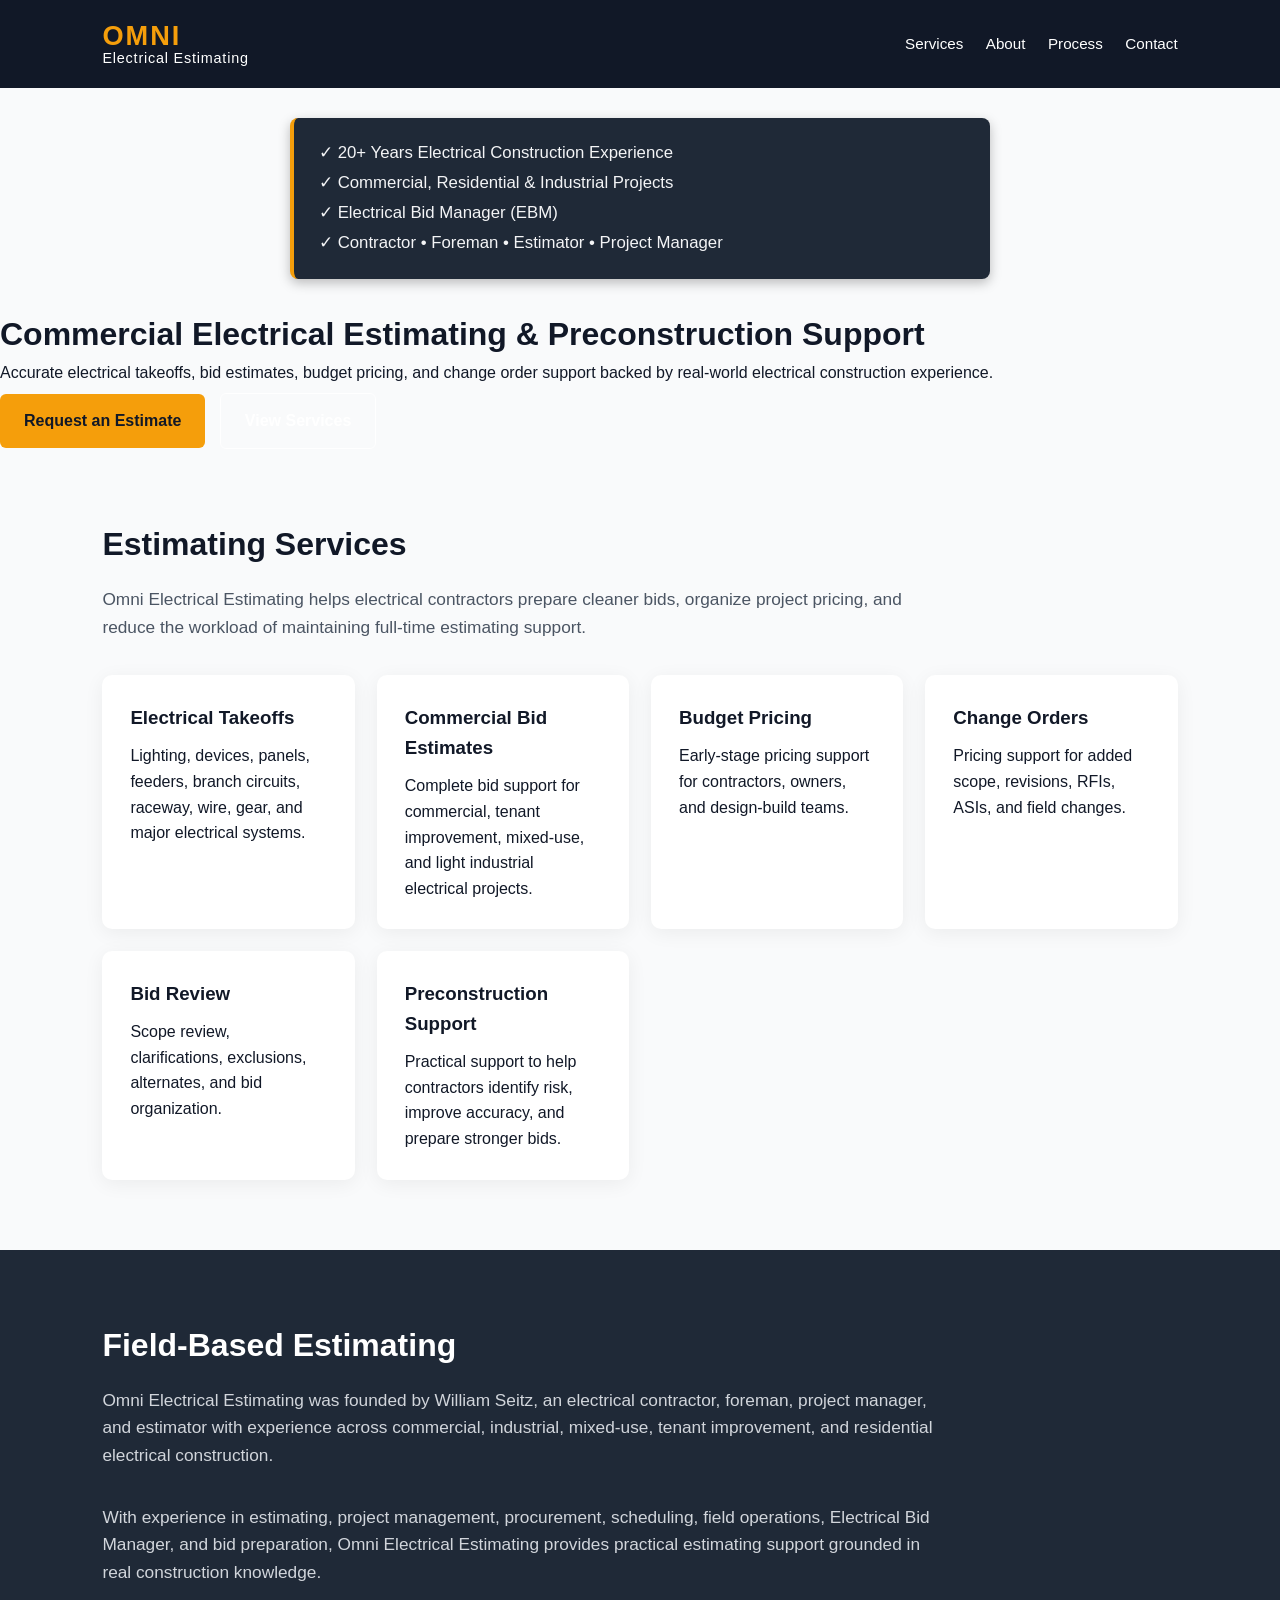
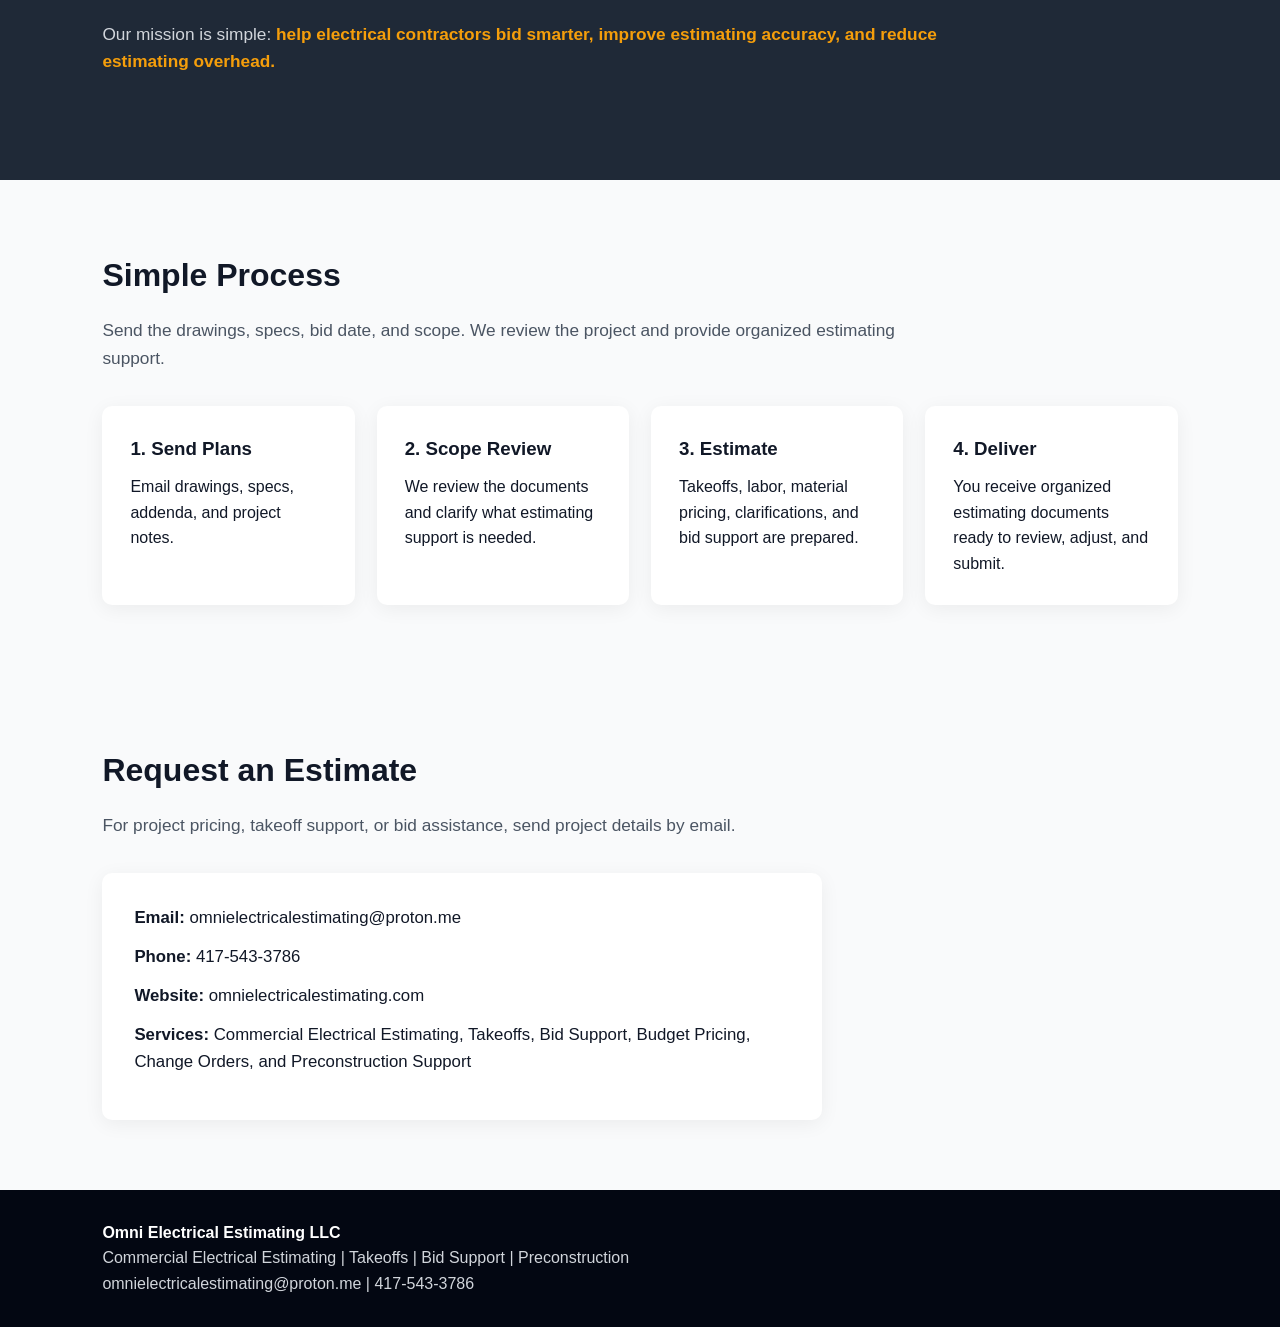
==== index.html @ 4dfcc257 "phrases" ====
<!DOCTYPE html>
<html lang="en">
<head>
  <meta charset="UTF-8" />
  <meta name="viewport" content="width=device-width, initial-scale=1.0" />
  <title>Omni Electrical Estimating LLC</title>
  <meta name="description" content="Electrical estimating, takeoffs, bid support, budget pricing, and preconstruction support." />

  <style>
    :root {
      --dark: #111827;
      --dark2: #1f2937;
      --light: #f9fafb;
      --white: #ffffff;
      --gray: #4b5563;
      --accent: #f59e0b;
    }

    * {
      box-sizing: border-box;
      margin: 0;
      padding: 0;
    }

    body {
      font-family: Arial, sans-serif;
      background: var(--light);
      color: var(--dark);
      line-height: 1.6;
    }

    header {
      background: var(--dark);
      color: var(--white);
      padding: 22px 8%;
      display: flex;
      justify-content: space-between;
      align-items: center;
      flex-wrap: wrap;
    }

    .logo {
  display: flex;
  flex-direction: column;
  line-height: 1.05;
}

.logo-main {
  font-size: 1.7rem;
  font-weight: 800;
  letter-spacing: 2px;
  color: var(--accent);
}

.logo-sub {
  font-size: .9rem;
  color: var(--white);
  letter-spacing: .8px;
}

    nav a {
      color: var(--white);
      text-decoration: none;
      margin-left: 18px;
      font-size: .95rem;
    }

    .hero {
      background: linear-gradient(135deg, #111827, #1f2937);
      color: var(--white);
      padding: 95px 8%;
    }

    .hero h1 {
      font-size: clamp(2.2rem, 5vw, 4rem);
      max-width: 900px;
      line-height: 1.1;
      margin-bottom: 20px;
    }

    .hero p {
      font-size: 1.2rem;
      max-width: 760px;
      color: #e5e7eb;
      margin-bottom: 28px;
    }

    .button {
      display: inline-block;
      background: var(--accent);
      color: var(--dark);
      padding: 14px 24px;
      border-radius: 6px;
      text-decoration: none;
      font-weight: bold;
      margin-right: 10px;
      margin-top: 8px;
    }

    .button.secondary {
      background: transparent;
      color: var(--white);
      border: 1px solid var(--white);
    }

    section {
      padding: 70px 8%;
    }

    .section-title {
      font-size: 2rem;
      margin-bottom: 16px;
    }

    .intro {
      max-width: 850px;
      font-size: 1.08rem;
      color: var(--gray);
      margin-bottom: 34px;
    }

    .cards {
      display: grid;
      grid-template-columns: repeat(auto-fit, minmax(240px, 1fr));
      gap: 22px;
    }

    .card {
      background: var(--white);
      padding: 28px;
      border-radius: 10px;
      box-shadow: 0 4px 20px rgba(0,0,0,.06);
    }

    .card h3 {
      margin-bottom: 10px;
    }

    .dark-section {
      background: var(--dark2);
      color: var(--white);
    }

    .dark-section .intro,
    .dark-section p {
      color: #d1d5db;
    }

    .highlight {
      color: var(--accent);
      font-weight: bold;
    }

    .contact-box {
      background: var(--white);
      padding: 32px;
      border-radius: 10px;
      max-width: 720px;
      box-shadow: 0 4px 20px rgba(0,0,0,.06);
    }

    .contact-box p {
      margin-bottom: 12px;
      font-size: 1.05rem;
    }

    footer {
      background: #030712;
      color: #d1d5db;
      padding: 30px 8%;
    }

    footer strong {
      color: var(--white);
    }

    @media (max-width: 700px) {
      nav {
        margin-top: 12px;
      }

      nav a {
        display: inline-block;
        margin: 8px 12px 0 0;
      }
    }
  </style>
</head>

<body>
  <header>
    <div class="logo">
  <span class="logo-main">OMNI</span>
  <span class="logo-sub">Electrical Estimating</span>
</div>
    <nav>
      <a href="#services">Services</a>
      <a href="#about">About</a>
      <a href="#process">Process</a>
      <a href="#contact">Contact</a>
    </nav>
  </header>

  <div style="
margin:30px auto;
max-width:700px;
background:#1f2937;
padding:20px 25px;
border-left:4px solid #f59e0b;
border-radius:8px;
color:#f3f4f6;
font-size:1.05rem;
line-height:1.8;
box-shadow:0 4px 12px rgba(0,0,0,.25);
">
✓ 20+ Years Electrical Construction Experience<br>
✓ Commercial, Residential & Industrial Projects<br>
✓ Electrical Bid Manager (EBM)<br>
✓ Contractor • Foreman • Estimator • Project Manager
</div>
    <h1>Commercial Electrical Estimating & Preconstruction Support</h1>
    <p>
      Accurate electrical takeoffs, bid estimates, budget pricing, and change order support backed by real-world electrical construction experience.
    </p>
    <a class="button" href="#contact">Request an Estimate</a>
    <a class="button secondary" href="#services">View Services</a>
  </section>

  <section id="services">
    <h2 class="section-title">Estimating Services</h2>
    <p class="intro">
      Omni Electrical Estimating helps electrical contractors prepare cleaner bids, organize project pricing, and reduce the workload of maintaining full-time estimating support.
    </p>

    <div class="cards">
      <div class="card">
        <h3>Electrical Takeoffs</h3>
        <p>Lighting, devices, panels, feeders, branch circuits, raceway, wire, gear, and major electrical systems.</p>
      </div>

      <div class="card">
        <h3>Commercial Bid Estimates</h3>
        <p>Complete bid support for commercial, tenant improvement, mixed-use, and light industrial electrical projects.</p>
      </div>

      <div class="card">
        <h3>Budget Pricing</h3>
        <p>Early-stage pricing support for contractors, owners, and design-build teams.</p>
      </div>

      <div class="card">
        <h3>Change Orders</h3>
        <p>Pricing support for added scope, revisions, RFIs, ASIs, and field changes.</p>
      </div>

      <div class="card">
        <h3>Bid Review</h3>
        <p>Scope review, clarifications, exclusions, alternates, and bid organization.</p>
      </div>

      <div class="card">
        <h3>Preconstruction Support</h3>
        <p>Practical support to help contractors identify risk, improve accuracy, and prepare stronger bids.</p>
      </div>
    </div>
  </section>

  <section class="dark-section" id="about">
    <h2 class="section-title">Field-Based Estimating</h2>
    <p class="intro">
      Omni Electrical Estimating was founded by William Seitz, an electrical contractor, foreman, project manager, and estimator with experience across commercial, industrial, mixed-use, tenant improvement, and residential electrical construction.
    </p>
    <p class="intro">
      With experience in estimating, project management, procurement, scheduling, field operations, Electrical Bid Manager, and bid preparation, Omni Electrical Estimating provides practical estimating support grounded in real construction knowledge.
    </p>
    <p class="intro">
      Our mission is simple: <span class="highlight">help electrical contractors bid smarter, improve estimating accuracy, and reduce estimating overhead.</span>
    </p>
  </section>

  <section id="process">
    <h2 class="section-title">Simple Process</h2>
    <p class="intro">
      Send the drawings, specs, bid date, and scope. We review the project and provide organized estimating support.
    </p>

    <div class="cards">
      <div class="card">
        <h3>1. Send Plans</h3>
        <p>Email drawings, specs, addenda, and project notes.</p>
      </div>

      <div class="card">
        <h3>2. Scope Review</h3>
        <p>We review the documents and clarify what estimating support is needed.</p>
      </div>

      <div class="card">
        <h3>3. Estimate</h3>
        <p>Takeoffs, labor, material pricing, clarifications, and bid support are prepared.</p>
      </div>

      <div class="card">
        <h3>4. Deliver</h3>
        <p>You receive organized estimating documents ready to review, adjust, and submit.</p>
      </div>
    </div>
  </section>

  <section id="contact">
    <h2 class="section-title">Request an Estimate</h2>
    <p class="intro">
      For project pricing, takeoff support, or bid assistance, send project details by email.
    </p>

    <div class="contact-box">
      <p><strong>Email:</strong> omnielectricalestimating@proton.me</p>
      <p><strong>Phone:</strong> 417-543-3786</p>
      <p><strong>Website:</strong> omnielectricalestimating.com</p>
      <p><strong>Services:</strong> Commercial Electrical Estimating, Takeoffs, Bid Support, Budget Pricing, Change Orders, and Preconstruction Support</p>
    </div>
  </section>

  <footer>
    <p><strong>Omni Electrical Estimating LLC</strong></p>
    <p>Commercial Electrical Estimating | Takeoffs | Bid Support | Preconstruction</p>
    <p>omnielectricalestimating@proton.me | 417-543-3786</p>
  </footer>
</body>
</html>
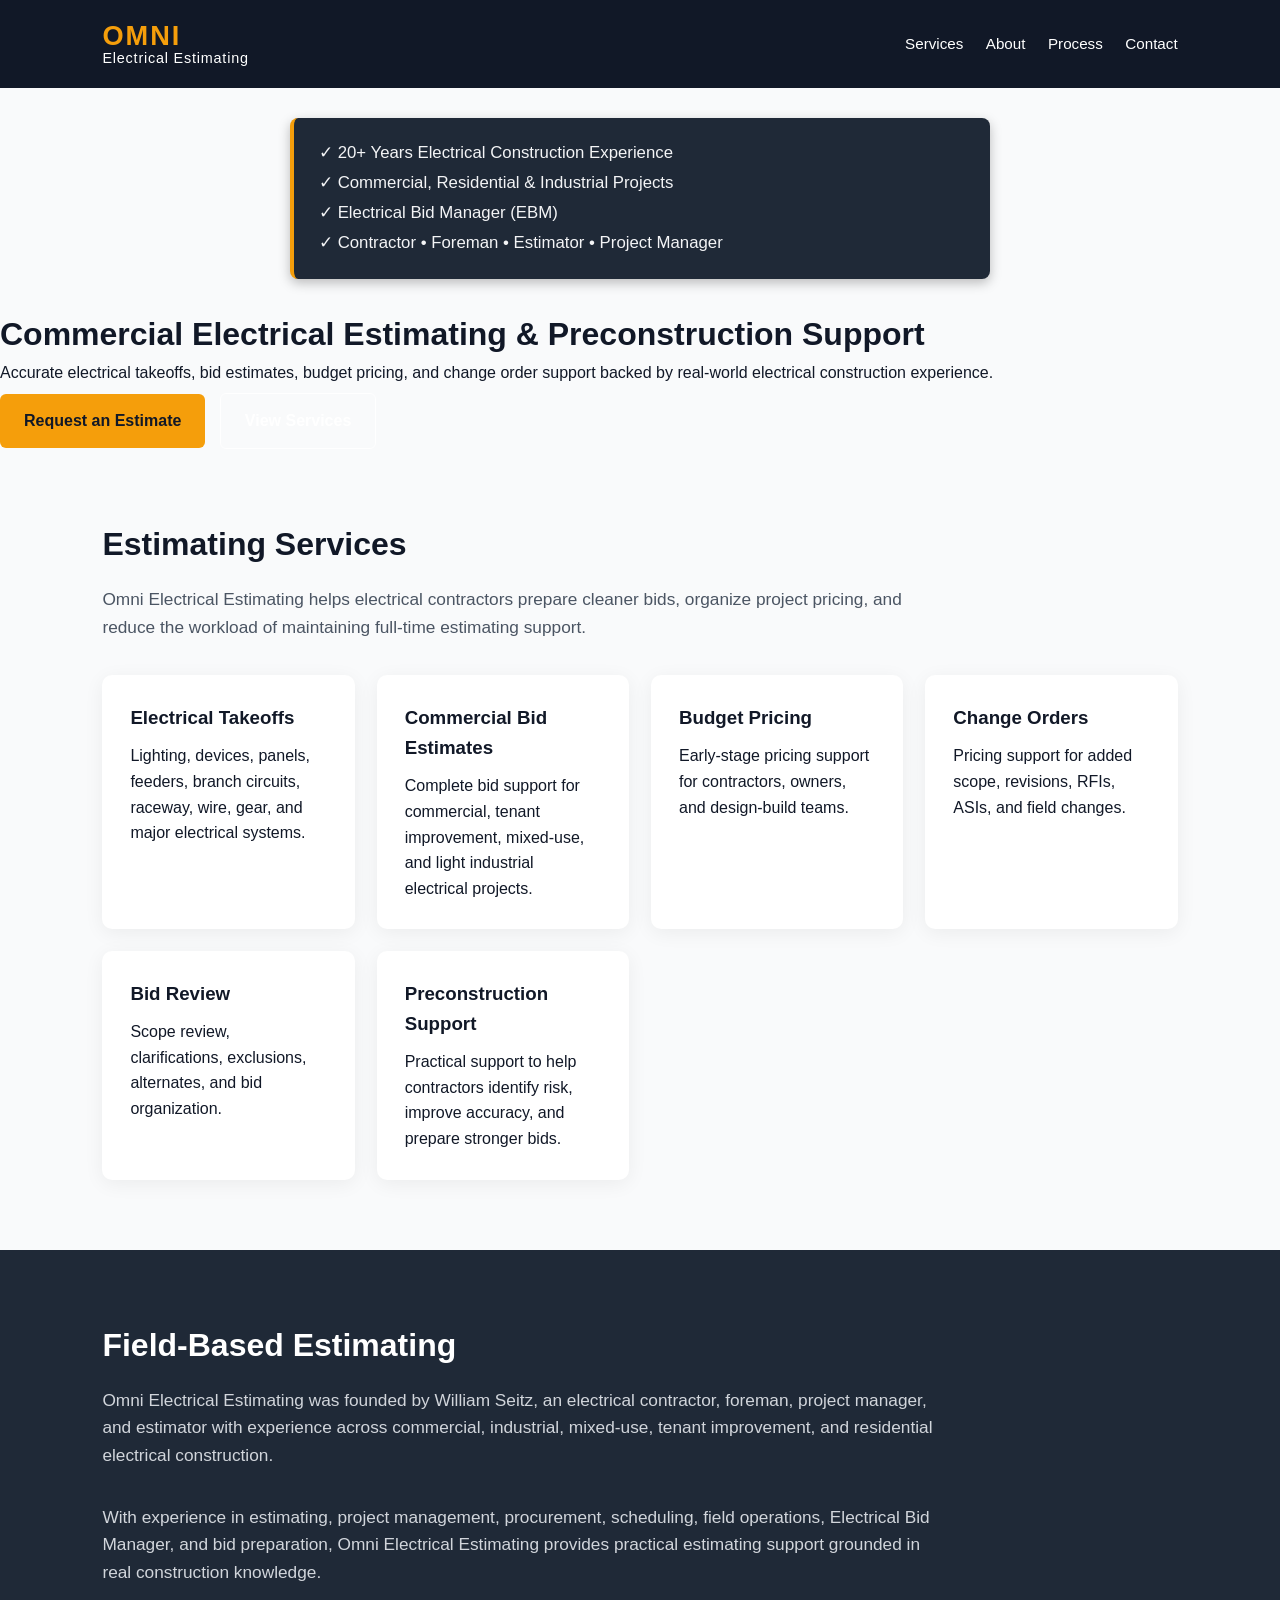
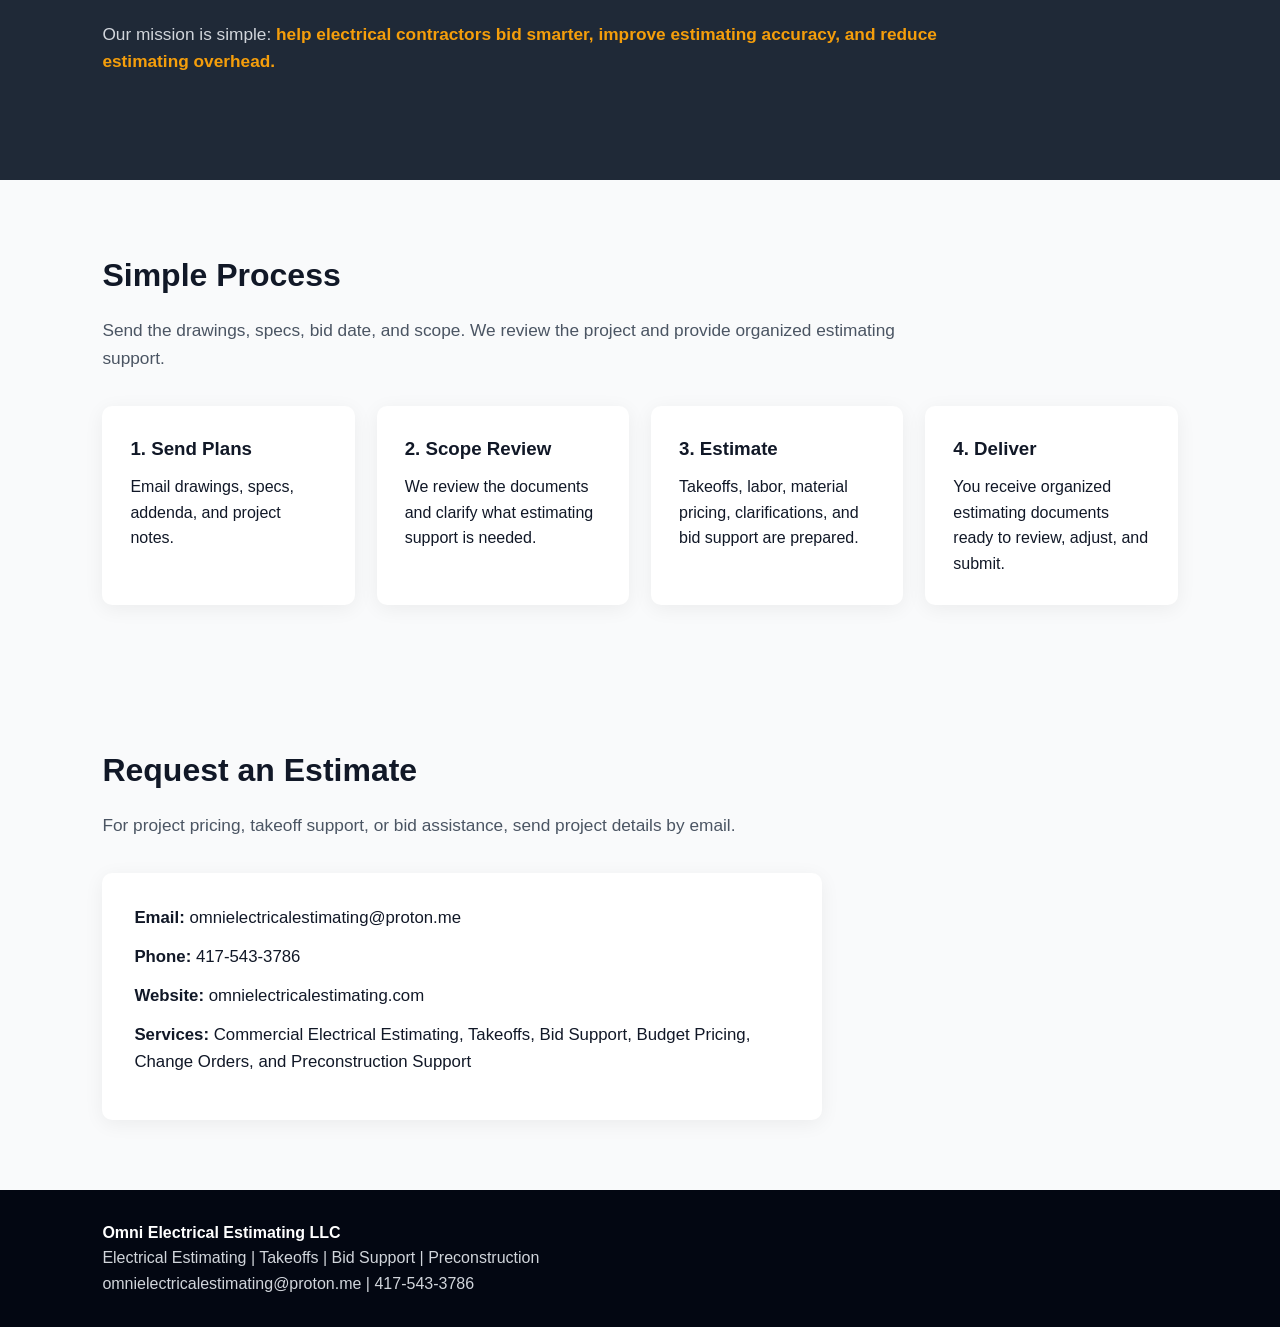
==== commit a65e73f1: "Update index.html" ====
--- a/index.html
+++ b/index.html
@@ -222,8 +222,13 @@
     <p>
       Accurate electrical takeoffs, bid estimates, budget pricing, and change order support backed by real-world electrical construction experience.
     </p>
-    <a class="button" href="#contact">Request an Estimate</a>
-    <a class="button secondary" href="#services">View Services</a>
+    <a class="button" href="mailto:omnielectricalestimating@proton.me">
+Request an Estimate
+</a>
+
+<a class="button secondary" href="#services">
+View Services
+</a>
   </section>
 
   <section id="services">
@@ -323,7 +328,7 @@
 
   <footer>
     <p><strong>Omni Electrical Estimating LLC</strong></p>
-    <p>Commercial Electrical Estimating | Takeoffs | Bid Support | Preconstruction</p>
+    <p>Electrical Estimating | Takeoffs | Bid Support | Preconstruction</p>
     <p>omnielectricalestimating@proton.me | 417-543-3786</p>
   </footer>
 </body>
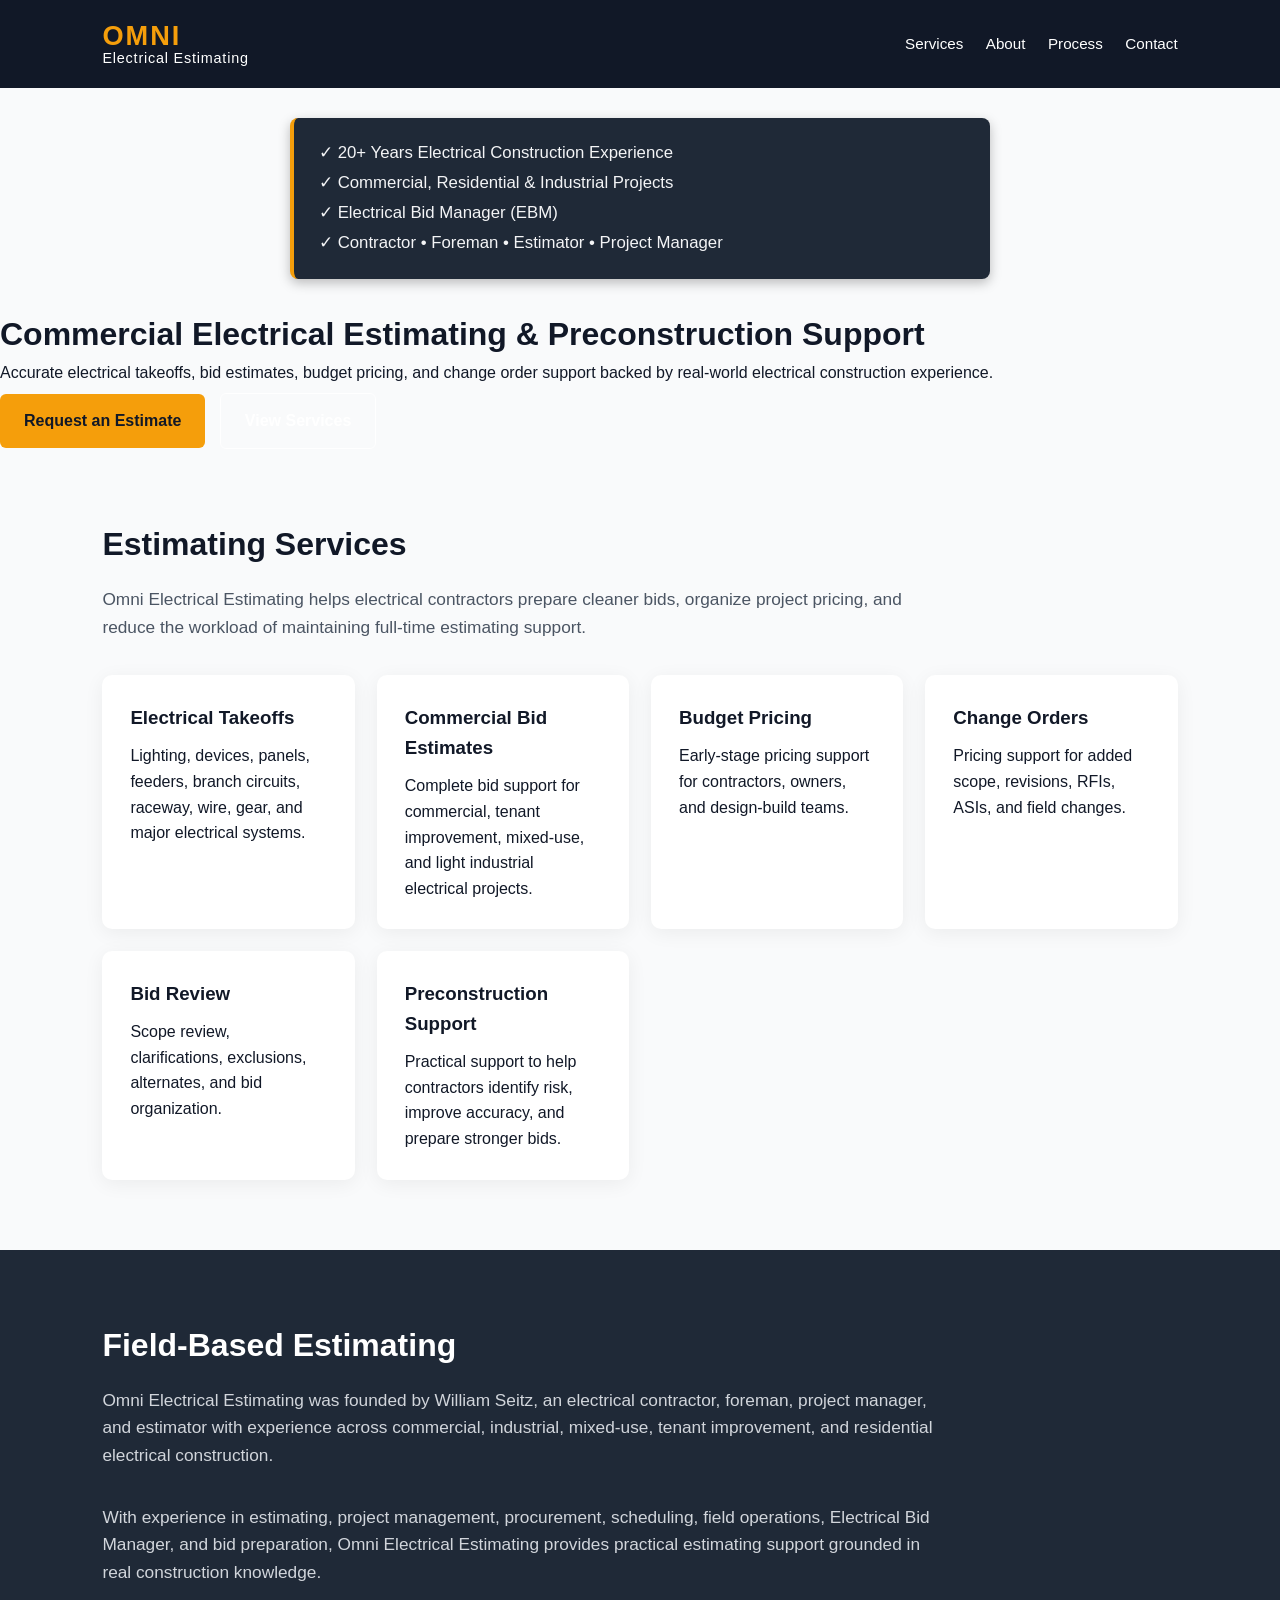
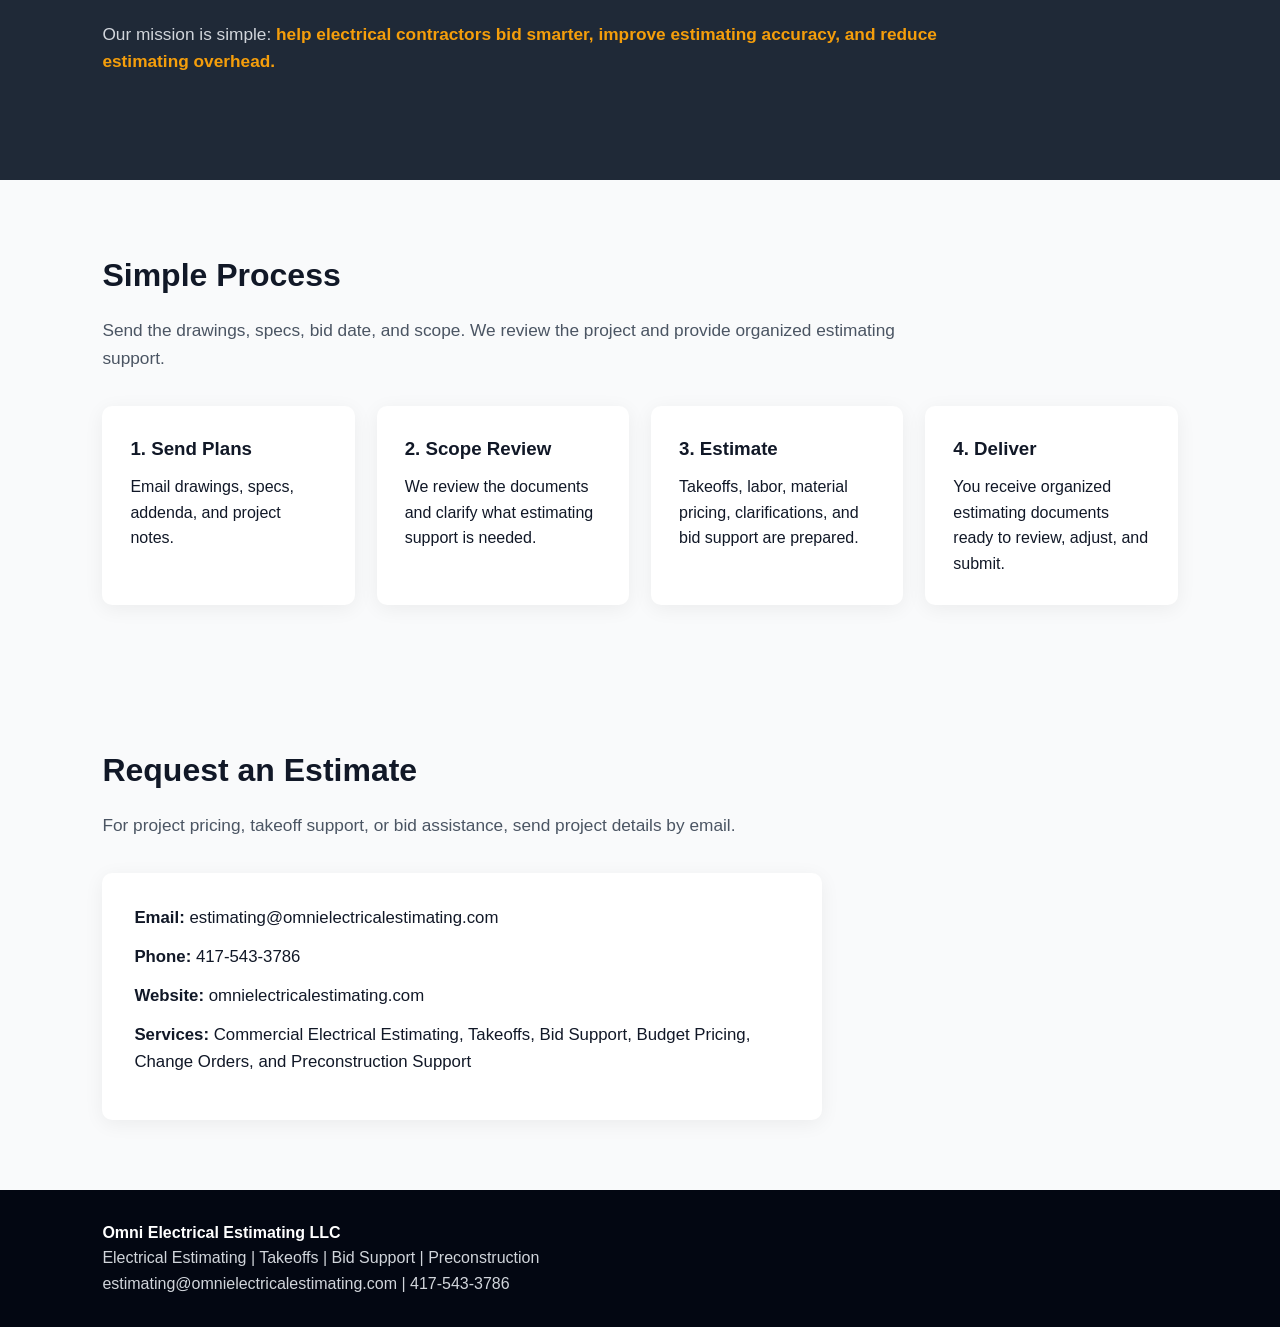
==== commit 9aff7f60: "Update email" ====
--- a/index.html
+++ b/index.html
@@ -222,7 +222,7 @@
     <p>
       Accurate electrical takeoffs, bid estimates, budget pricing, and change order support backed by real-world electrical construction experience.
     </p>
-    <a class="button" href="mailto:omnielectricalestimating@proton.me">
+    <a class="button" href="mailto:estimating@omnielectricalestimating.com">
 Request an Estimate
 </a>
 
@@ -319,7 +319,7 @@
     </p>
 
     <div class="contact-box">
-      <p><strong>Email:</strong> omnielectricalestimating@proton.me</p>
+      <p><strong>Email:</strong> estimating@omnielectricalestimating.com</p>
       <p><strong>Phone:</strong> 417-543-3786</p>
       <p><strong>Website:</strong> omnielectricalestimating.com</p>
       <p><strong>Services:</strong> Commercial Electrical Estimating, Takeoffs, Bid Support, Budget Pricing, Change Orders, and Preconstruction Support</p>
@@ -329,7 +329,7 @@
   <footer>
     <p><strong>Omni Electrical Estimating LLC</strong></p>
     <p>Electrical Estimating | Takeoffs | Bid Support | Preconstruction</p>
-    <p>omnielectricalestimating@proton.me | 417-543-3786</p>
+    <p>estimating@omnielectricalestimating.com | 417-543-3786</p>
   </footer>
 </body>
 </html>
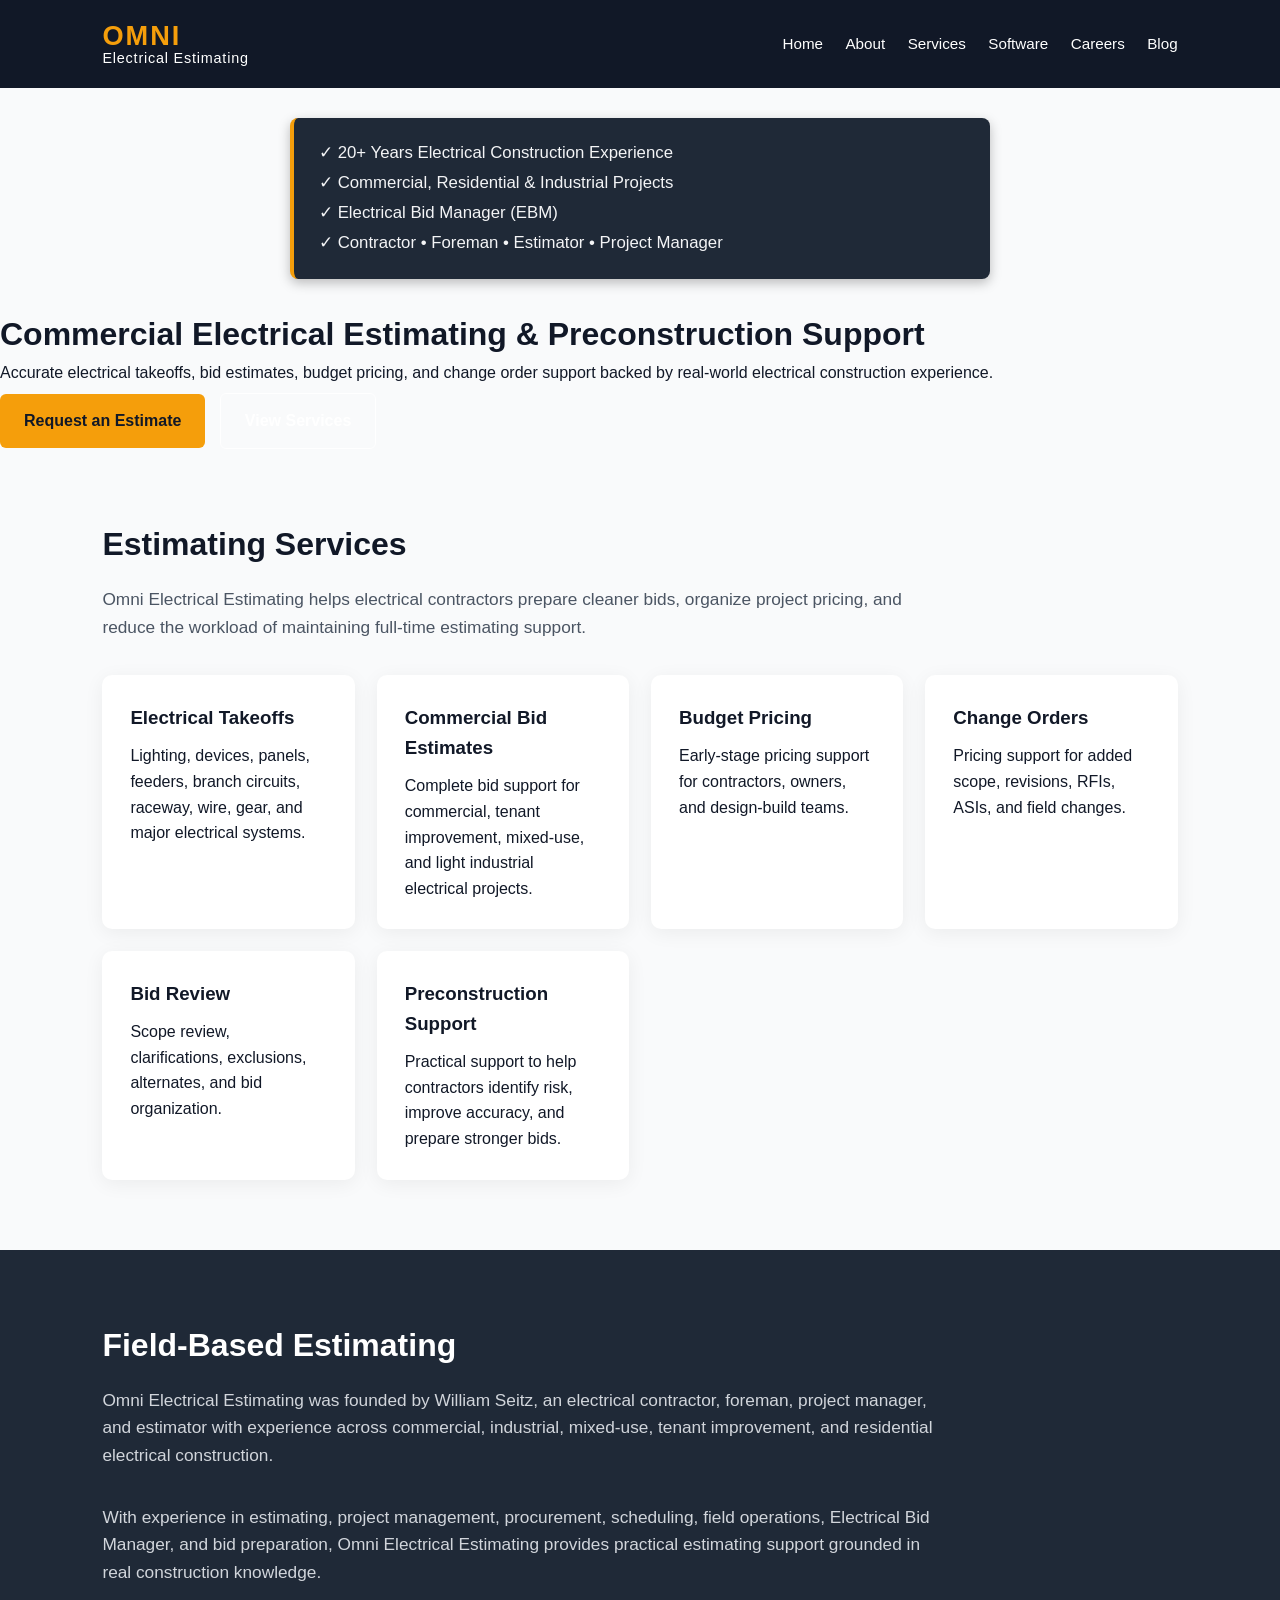
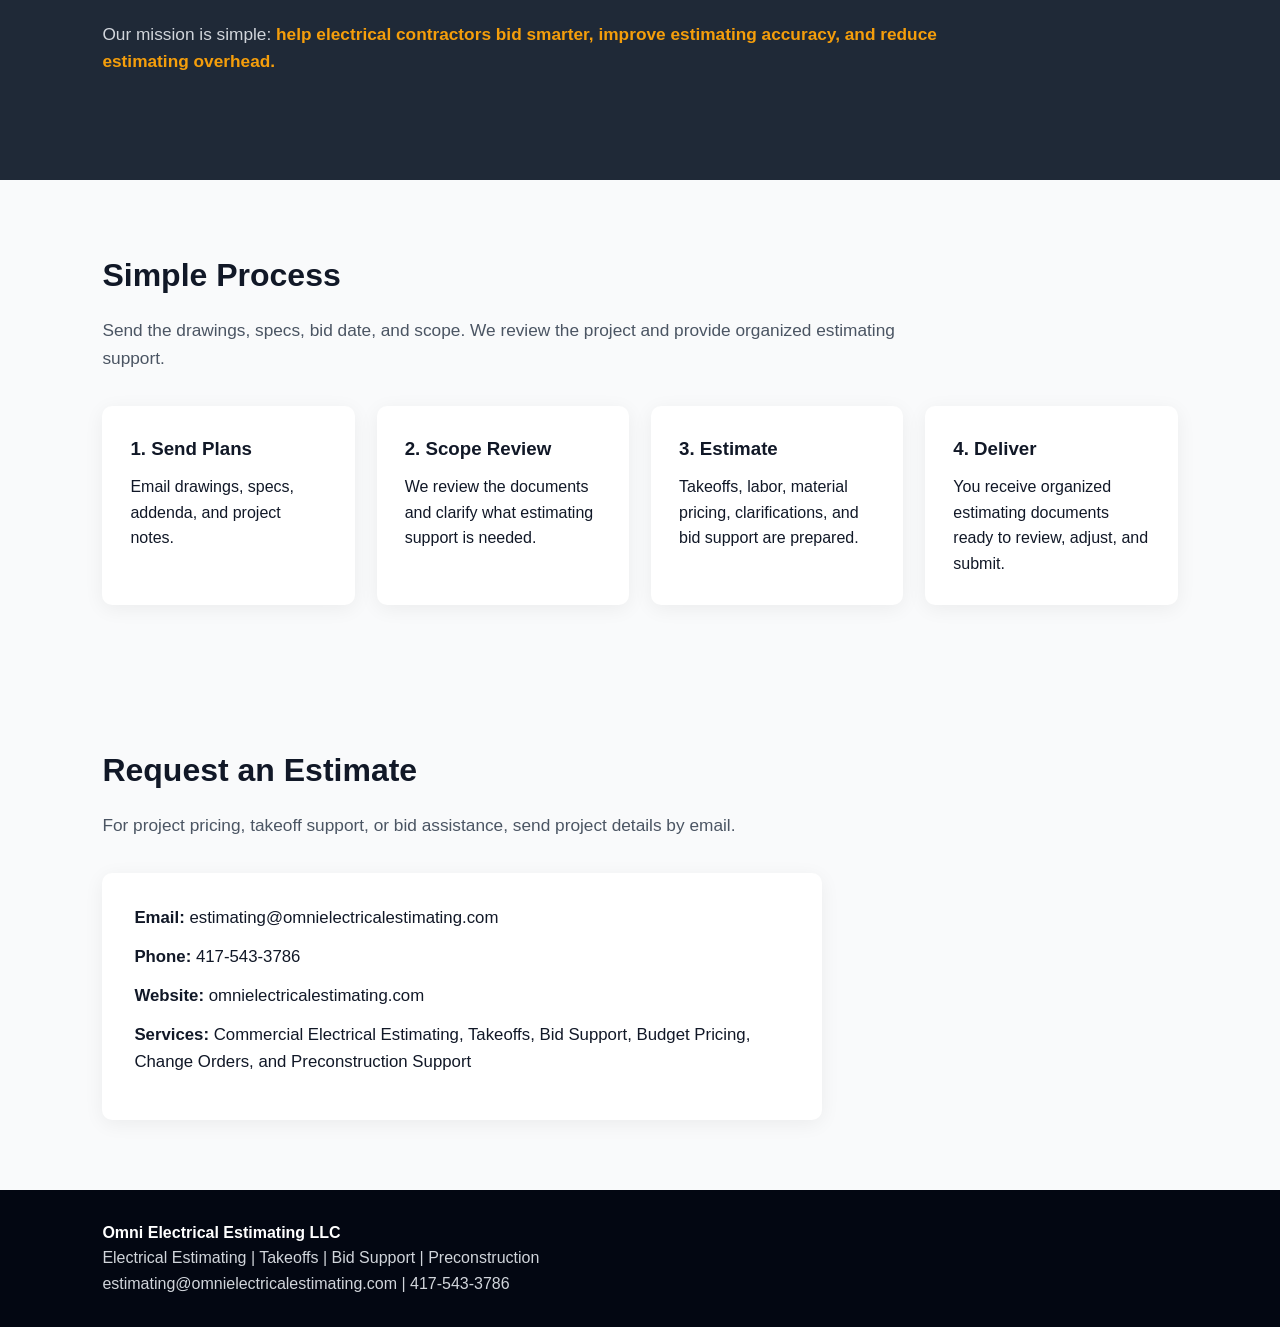
==== commit 54dea41d: "Update index.html" ====
--- a/index.html
+++ b/index.html
@@ -194,11 +194,13 @@
   <span class="logo-sub">Electrical Estimating</span>
 </div>
     <nav>
-      <a href="#services">Services</a>
-      <a href="#about">About</a>
-      <a href="#process">Process</a>
-      <a href="#contact">Contact</a>
-    </nav>
+  <a href="index.html">Home</a>
+  <a href="about.html">About</a>
+  <a href="services.html">Services</a>
+  <a href="software.html">Software</a>
+  <a href="careers.html">Careers</a>
+  <a href="blog.html">Blog</a>
+</nav>
   </header>
 
   <div style="
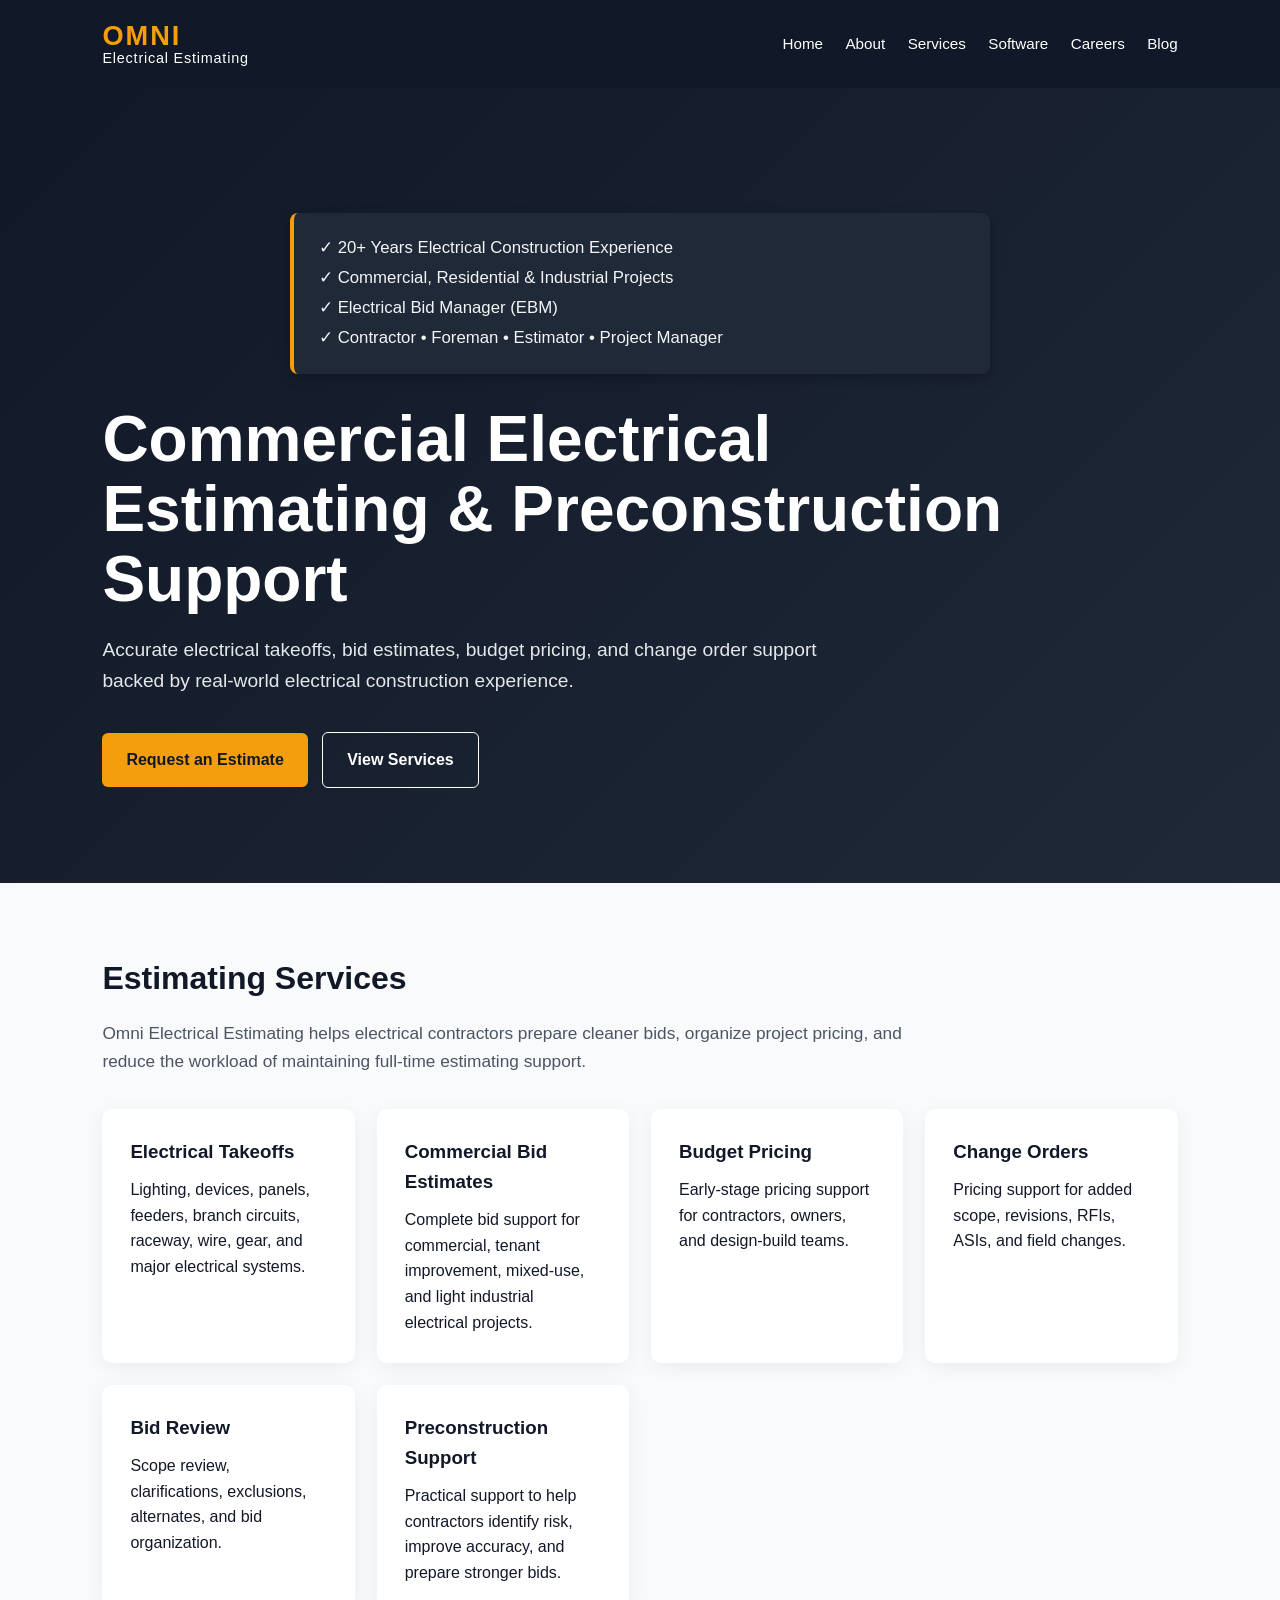
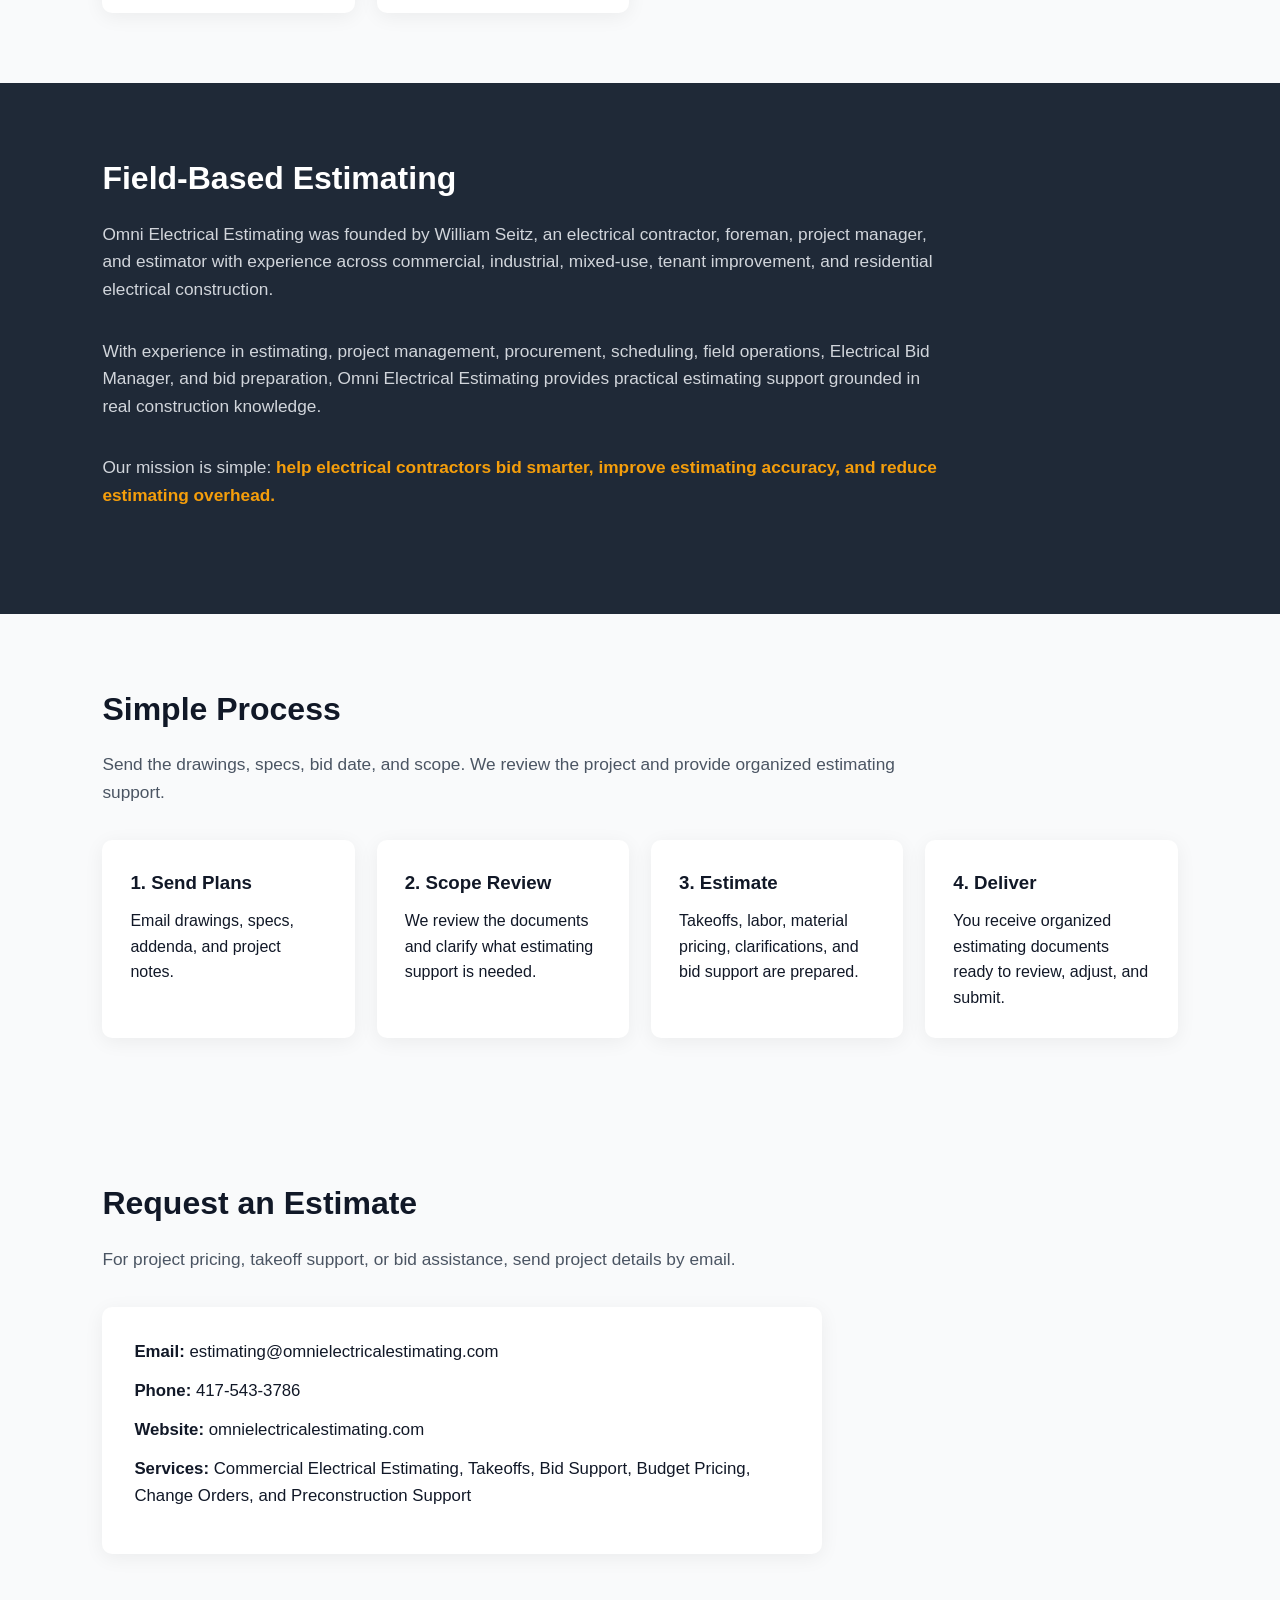
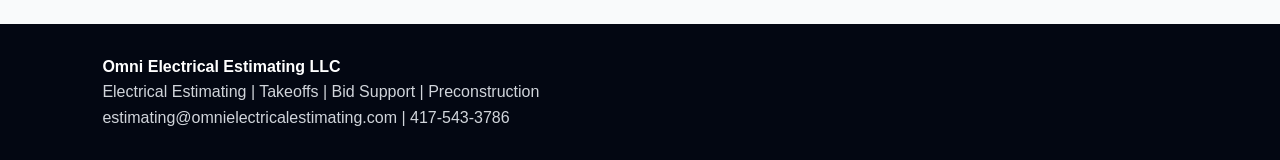
==== commit 79d7e687: "Add navigation, styling, and company pages" ====
--- a/index.html
+++ b/index.html
@@ -203,6 +203,7 @@
 </nav>
   </header>
 
+  <section class="hero">
   <div style="
 margin:30px auto;
 max-width:700px;
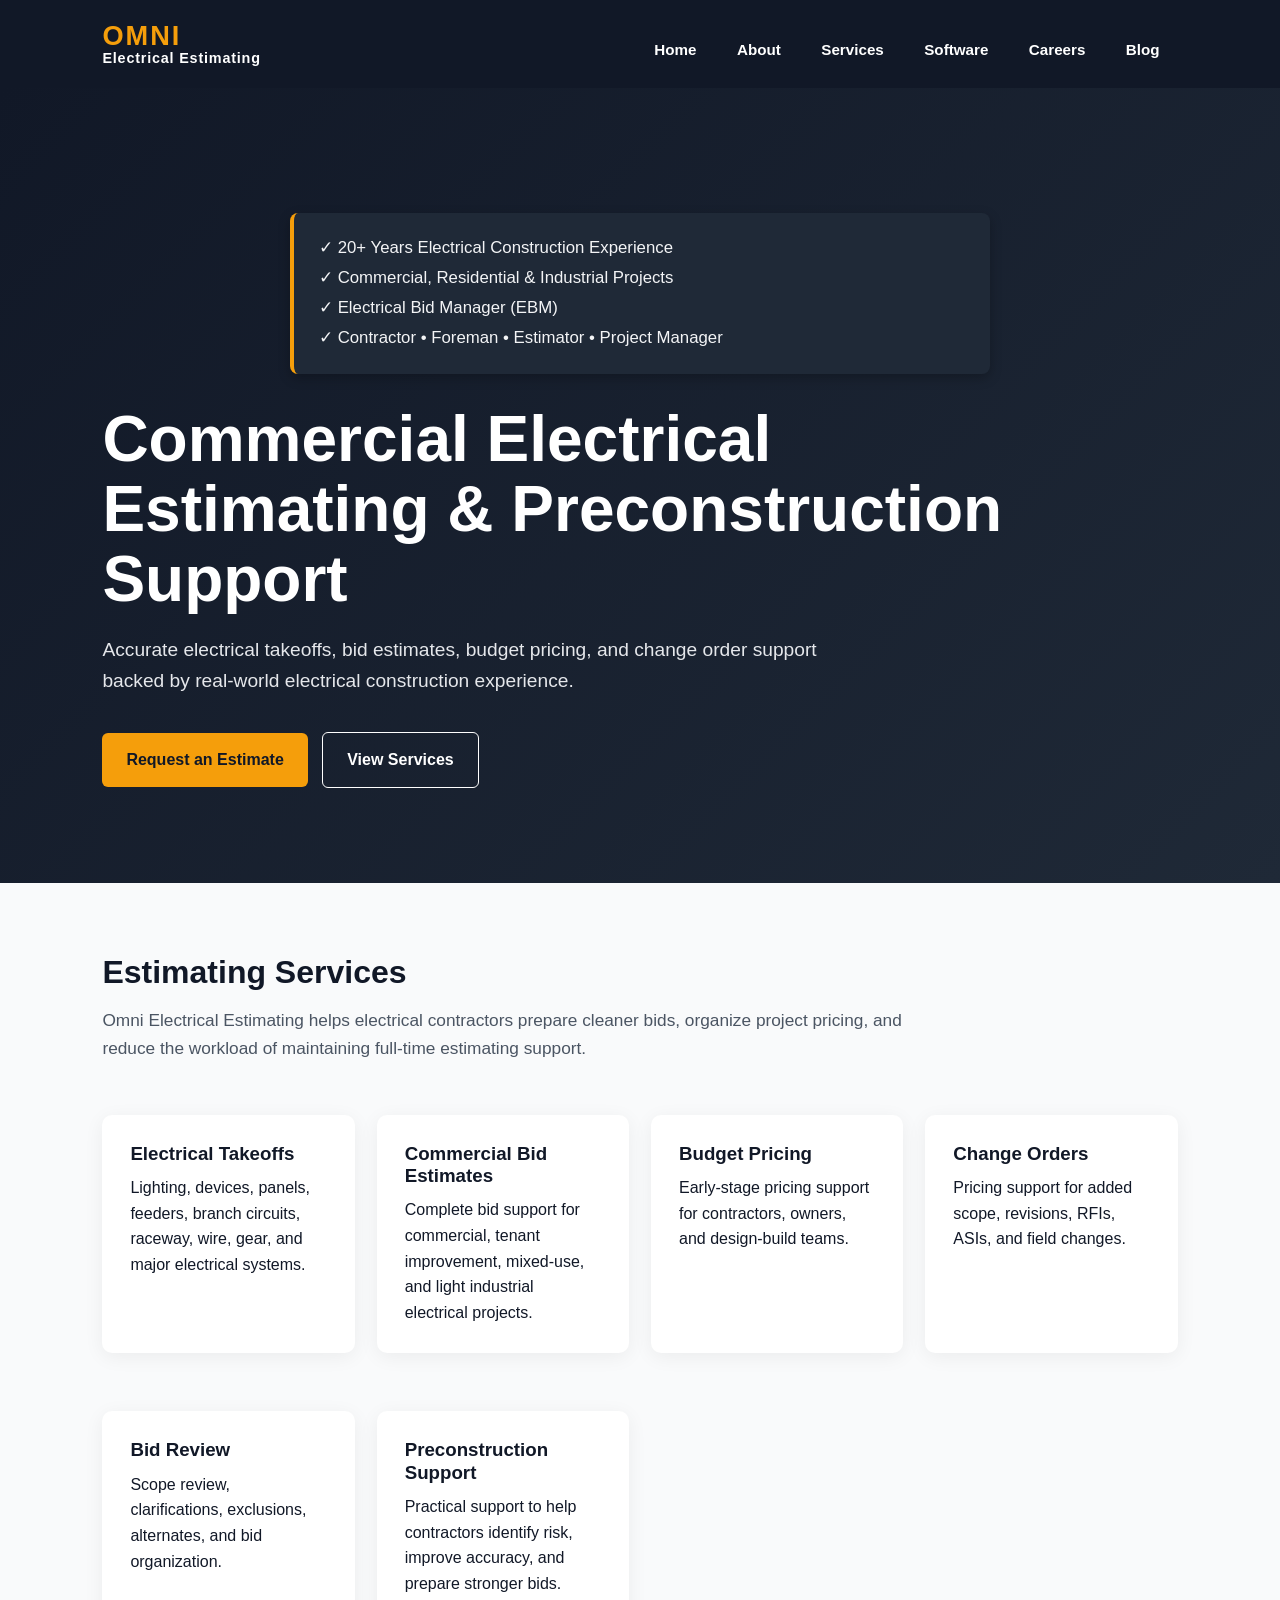
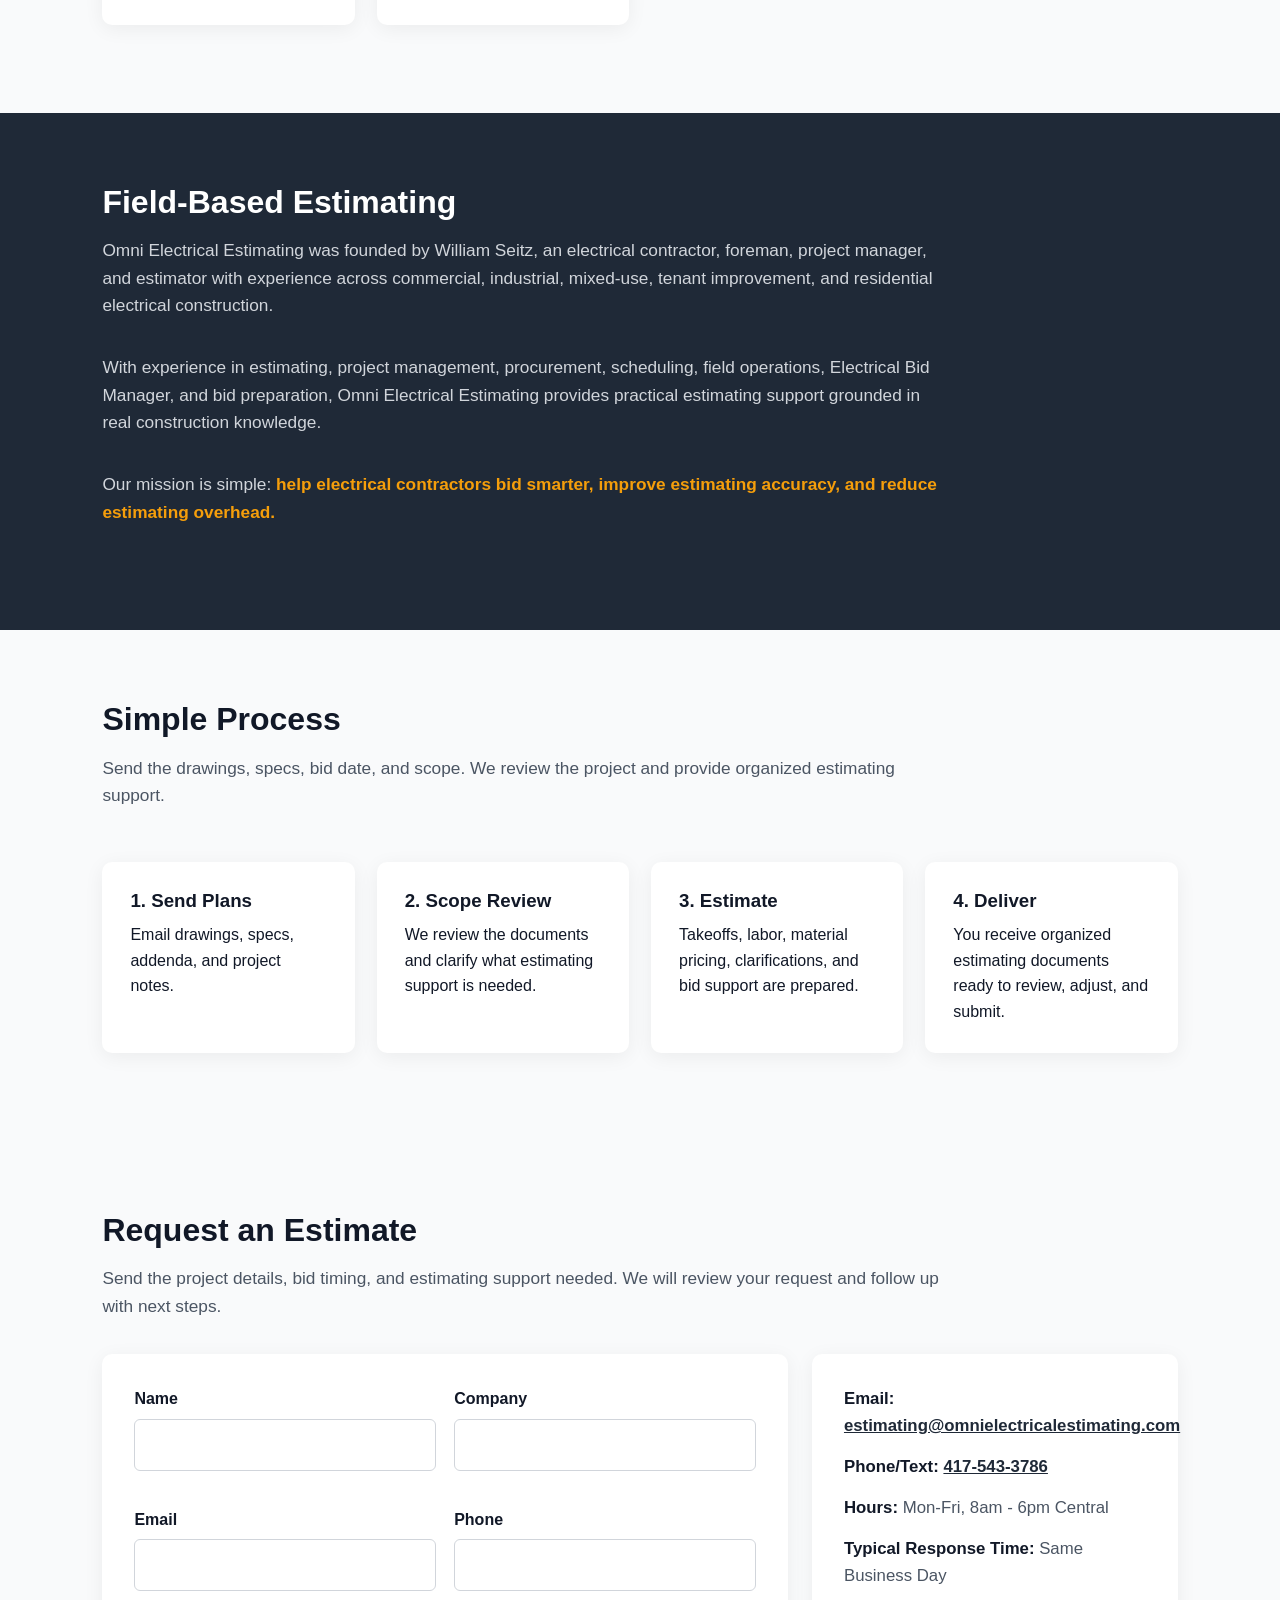
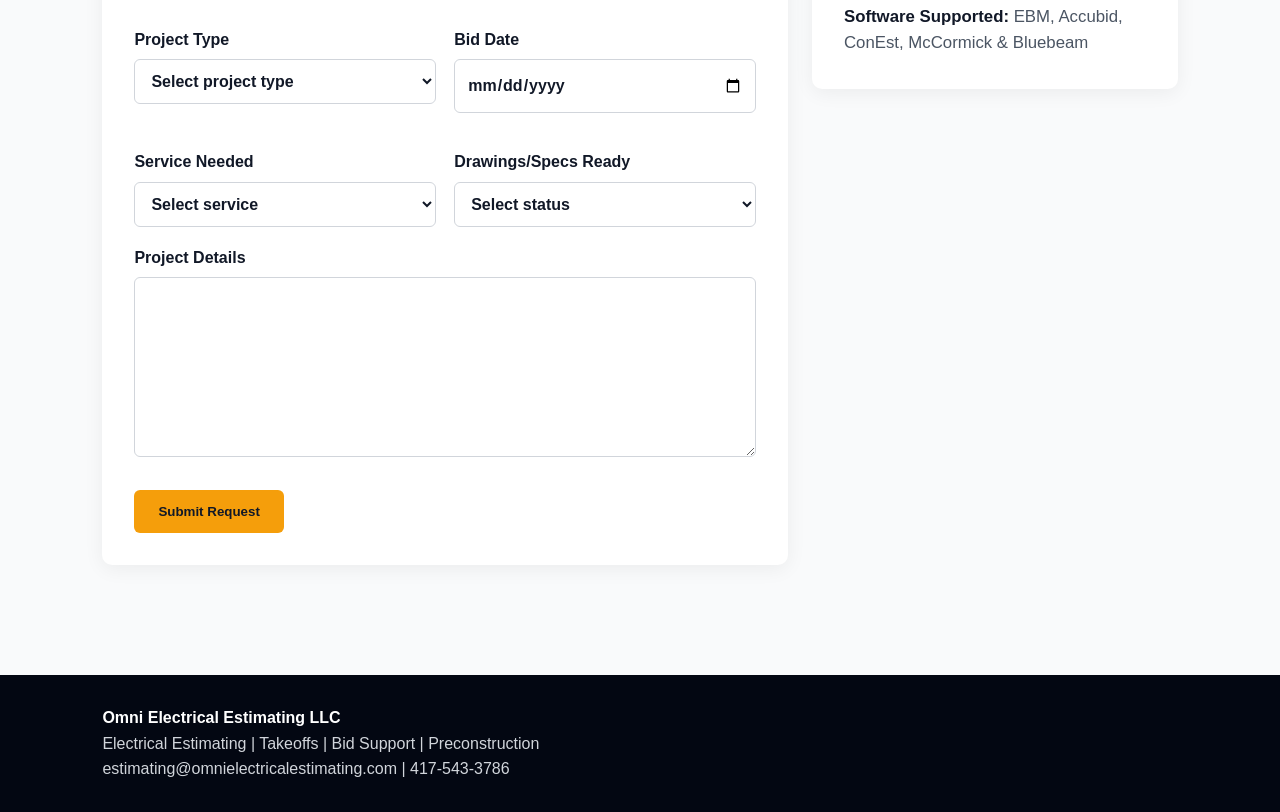
==== commit 255f8aaa: "Add estimate request contact form" ====
--- a/index.html
+++ b/index.html
@@ -5,6 +5,7 @@
   <meta name="viewport" content="width=device-width, initial-scale=1.0" />
   <title>Omni Electrical Estimating LLC</title>
   <meta name="description" content="Electrical estimating, takeoffs, bid support, budget pricing, and preconstruction support." />
+  <link rel="stylesheet" href="style.css" />
 
   <style>
     :root {
@@ -149,19 +150,6 @@
     .highlight {
       color: var(--accent);
       font-weight: bold;
-    }
-
-    .contact-box {
-      background: var(--white);
-      padding: 32px;
-      border-radius: 10px;
-      max-width: 720px;
-      box-shadow: 0 4px 20px rgba(0,0,0,.06);
-    }
-
-    .contact-box p {
-      margin-bottom: 12px;
-      font-size: 1.05rem;
     }
 
     footer {
@@ -225,7 +213,7 @@
     <p>
       Accurate electrical takeoffs, bid estimates, budget pricing, and change order support backed by real-world electrical construction experience.
     </p>
-    <a class="button" href="mailto:estimating@omnielectricalestimating.com">
+    <a class="button" href="#contact">
 Request an Estimate
 </a>
 
@@ -318,14 +306,93 @@
   <section id="contact">
     <h2 class="section-title">Request an Estimate</h2>
     <p class="intro">
-      For project pricing, takeoff support, or bid assistance, send project details by email.
-    </p>
-
-    <div class="contact-box">
-      <p><strong>Email:</strong> estimating@omnielectricalestimating.com</p>
-      <p><strong>Phone:</strong> 417-543-3786</p>
-      <p><strong>Website:</strong> omnielectricalestimating.com</p>
-      <p><strong>Services:</strong> Commercial Electrical Estimating, Takeoffs, Bid Support, Budget Pricing, Change Orders, and Preconstruction Support</p>
+      Send the project details, bid timing, and estimating support needed. We will review your request and follow up with next steps.
+    </p>
+
+    <div class="contact-layout">
+      <form class="contact-form" action="https://formsubmit.co/estimating@omnielectricalestimating.com" method="POST">
+        <input type="hidden" name="_subject" value="New estimate request from Omni Electrical Estimating website" />
+        <input type="hidden" name="_next" value="https://omnielectricalestimating.com/thankyou.html" />
+        <input type="hidden" name="_captcha" value="false" />
+
+        <div class="form-grid">
+          <label>
+            Name
+            <input type="text" name="name" autocomplete="name" required />
+          </label>
+
+          <label>
+            Company
+            <input type="text" name="company" autocomplete="organization" />
+          </label>
+
+          <label>
+            Email
+            <input type="email" name="email" autocomplete="email" required />
+          </label>
+
+          <label>
+            Phone
+            <input type="tel" name="phone" autocomplete="tel" />
+          </label>
+
+          <label>
+            Project Type
+            <select name="project_type" required>
+              <option value="">Select project type</option>
+              <option>Commercial</option>
+              <option>Industrial</option>
+              <option>Tenant Improvement</option>
+              <option>Design-Build</option>
+              <option>Residential</option>
+              <option>Other</option>
+            </select>
+          </label>
+
+          <label>
+            Bid Date
+            <input type="date" name="bid_date" />
+          </label>
+
+          <label>
+            Service Needed
+            <select name="service_needed" required>
+              <option value="">Select service</option>
+              <option>Electrical Takeoff</option>
+              <option>Complete Bid Estimate</option>
+              <option>Budget Pricing</option>
+              <option>Change Order Pricing</option>
+              <option>Bid Review</option>
+              <option>Preconstruction Support</option>
+            </select>
+          </label>
+
+          <label>
+            Drawings/Specs Ready
+            <select name="drawings_specs_ready" required>
+              <option value="">Select status</option>
+              <option>Yes</option>
+              <option>No</option>
+              <option>In progress</option>
+            </select>
+          </label>
+        </div>
+
+        <label>
+          Project Details
+          <textarea name="project_details" rows="6" required></textarea>
+        </label>
+
+        <button class="button form-button" type="submit">Submit Request</button>
+      </form>
+
+      <aside class="contact-box" aria-label="Contact information">
+        <p><strong>Email:</strong> <a href="mailto:estimating@omnielectricalestimating.com">estimating@omnielectricalestimating.com</a></p>
+        <p><strong>Phone/Text:</strong> <a href="tel:+14175433786">417-543-3786</a></p>
+        <p><strong>Hours:</strong> Mon-Fri, 8am - 6pm Central</p>
+        <p><strong>Typical Response Time:</strong> Same Business Day</p>
+        <p><strong>Software Supported:</strong> EBM, Accubid, ConEst, McCormick &amp; Bluebeam</p>
+      </aside>
     </div>
   </section>
 
--- a/style.css
+++ b/style.css
@@ -0,0 +1,192 @@
+:root {
+  --dark: #111827;
+  --dark2: #1f2937;
+  --light: #f9fafb;
+  --white: #ffffff;
+  --gray: #4b5563;
+  --accent: #f59e0b;
+}
+
+body {
+  margin: 0;
+  font-family: Arial, sans-serif;
+  background: var(--light);
+  color: var(--dark);
+  line-height: 1.6;
+}
+
+header {
+  background: var(--dark);
+  color: var(--white);
+  padding: 24px 8%;
+}
+
+.logo {
+  font-size: 1.4rem;
+  font-weight: bold;
+}
+
+nav {
+  margin-top: 12px;
+}
+
+nav a {
+  color: var(--white);
+  text-decoration: none;
+  margin-right: 18px;
+  font-weight: bold;
+}
+
+.hero {
+  background: var(--dark2);
+  color: var(--white);
+  padding: 80px 8%;
+}
+
+.hero h1 {
+  font-size: 3rem;
+  max-width: 900px;
+}
+
+.hero p {
+  font-size: 1.2rem;
+  max-width: 800px;
+}
+
+section {
+  padding: 50px 8%;
+}
+
+.card {
+  background: var(--white);
+  padding: 24px;
+  margin: 18px 0;
+  border-radius: 8px;
+  box-shadow: 0 3px 12px rgba(0,0,0,0.08);
+}
+
+.button {
+  display: inline-block;
+  background: var(--accent);
+  color: var(--dark);
+  padding: 12px 20px;
+  border-radius: 5px;
+  text-decoration: none;
+  font-weight: bold;
+}
+
+footer {
+  background: #030712;
+  color: var(--white);
+  padding: 30px 8%;
+  margin-top: 40px;
+}
+
+main {
+  padding: 50px 8%;
+  max-width: 1100px;
+}
+
+h1, h2, h3 {
+  line-height: 1.2;
+}
+
+.contact-layout {
+  display: grid;
+  grid-template-columns: minmax(0, 1.5fr) minmax(260px, .8fr);
+  gap: 24px;
+  align-items: start;
+}
+
+.contact-form,
+.contact-box,
+.thankyou-page {
+  background: var(--white);
+  border-radius: 10px;
+  box-shadow: 0 4px 20px rgba(0,0,0,.06);
+}
+
+.contact-form,
+.contact-box {
+  padding: 32px;
+}
+
+.form-grid {
+  display: grid;
+  grid-template-columns: repeat(2, minmax(0, 1fr));
+  gap: 18px;
+}
+
+.contact-form label {
+  display: block;
+  color: var(--dark);
+  font-weight: bold;
+  margin-bottom: 18px;
+}
+
+.contact-form input,
+.contact-form select,
+.contact-form textarea {
+  width: 100%;
+  margin-top: 7px;
+  border: 1px solid #d1d5db;
+  border-radius: 6px;
+  padding: 12px;
+  font: inherit;
+  color: var(--dark);
+  background: var(--white);
+}
+
+.contact-form input:focus,
+.contact-form select:focus,
+.contact-form textarea:focus {
+  outline: 3px solid rgba(245, 158, 11, .25);
+  border-color: var(--accent);
+}
+
+.contact-form textarea {
+  resize: vertical;
+}
+
+.form-button {
+  border: 0;
+  cursor: pointer;
+}
+
+.contact-box p {
+  margin: 0 0 14px;
+  color: var(--gray);
+  font-size: 1.05rem;
+}
+
+.contact-box p:last-child {
+  margin-bottom: 0;
+}
+
+.contact-box strong {
+  color: var(--dark);
+}
+
+.contact-box a,
+.thankyou-page a {
+  color: var(--dark2);
+  font-weight: bold;
+}
+
+.thankyou-page {
+  margin: 50px 8%;
+  max-width: 760px;
+  padding: 36px;
+}
+
+.thankyou-page p {
+  color: var(--gray);
+  font-size: 1.08rem;
+}
+
+@media (max-width: 800px) {
+  .contact-layout,
+  .form-grid {
+    grid-template-columns: 1fr;
+  }
+}
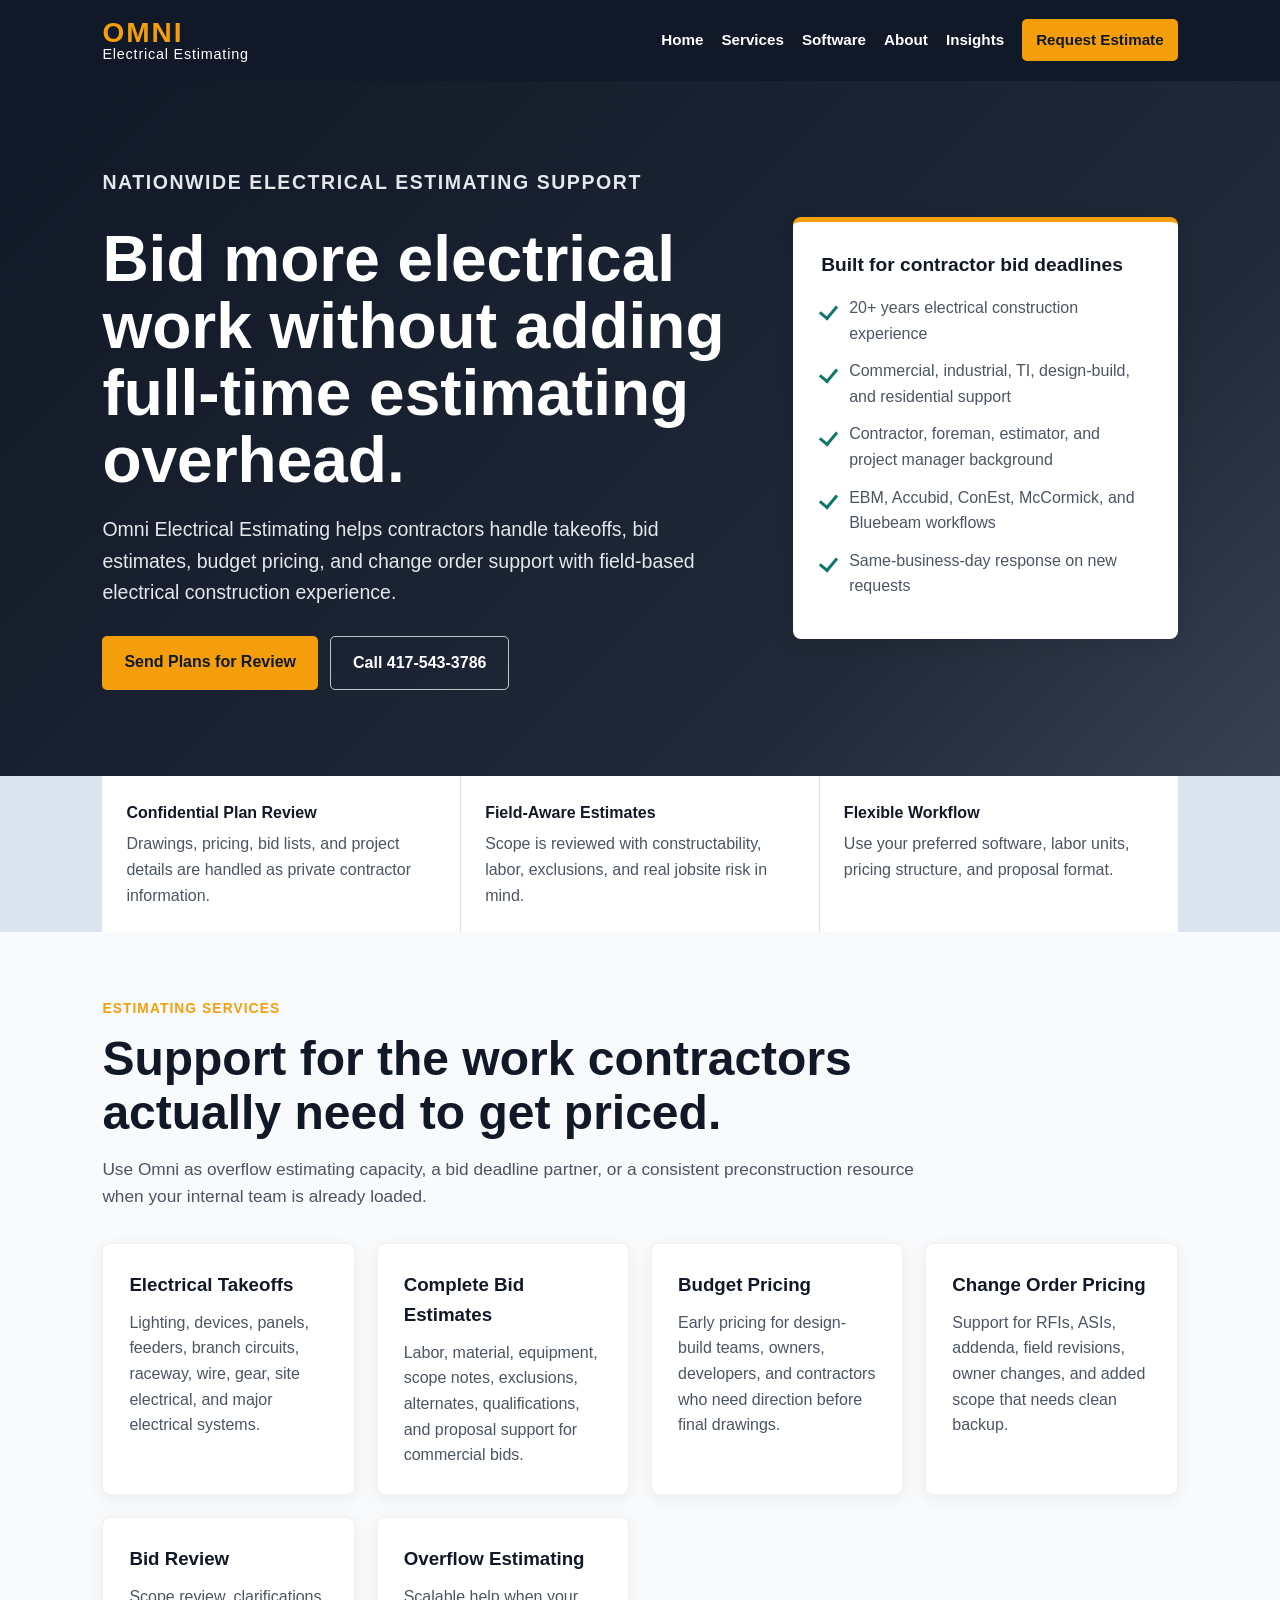
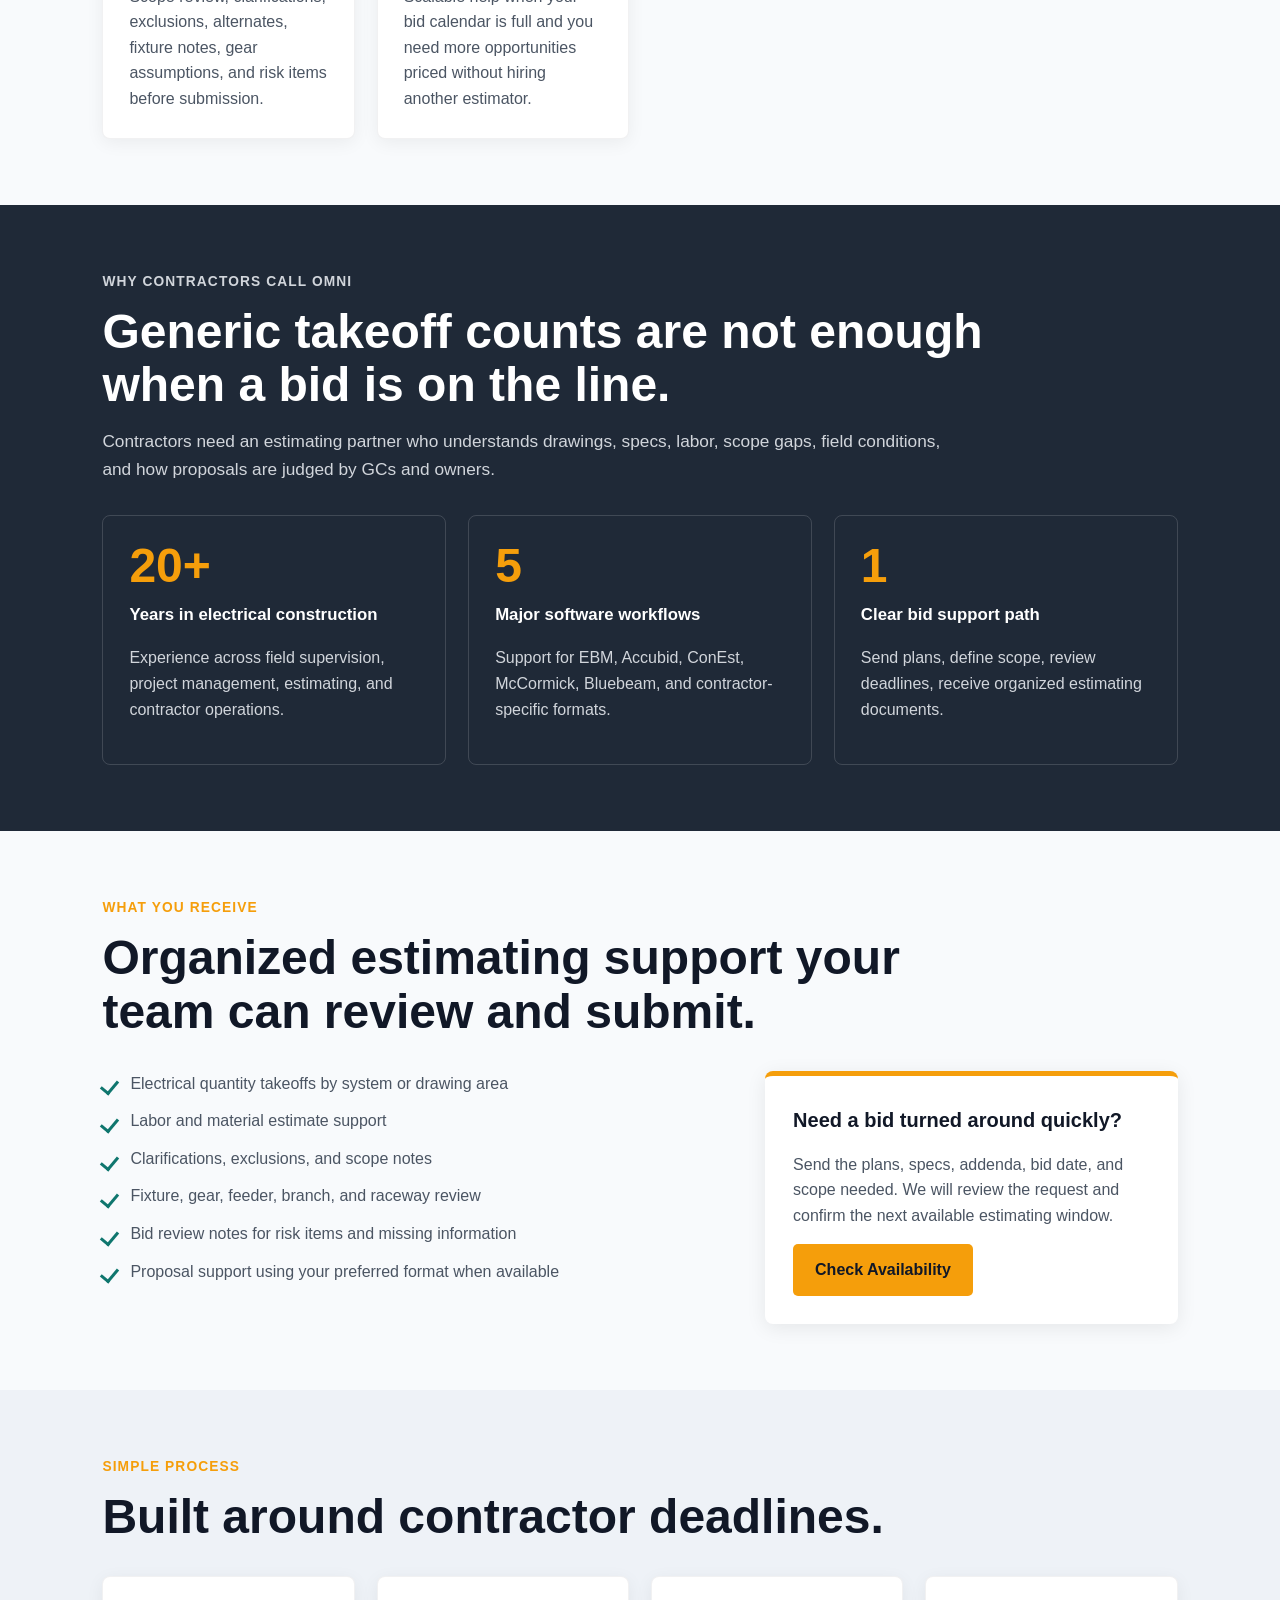
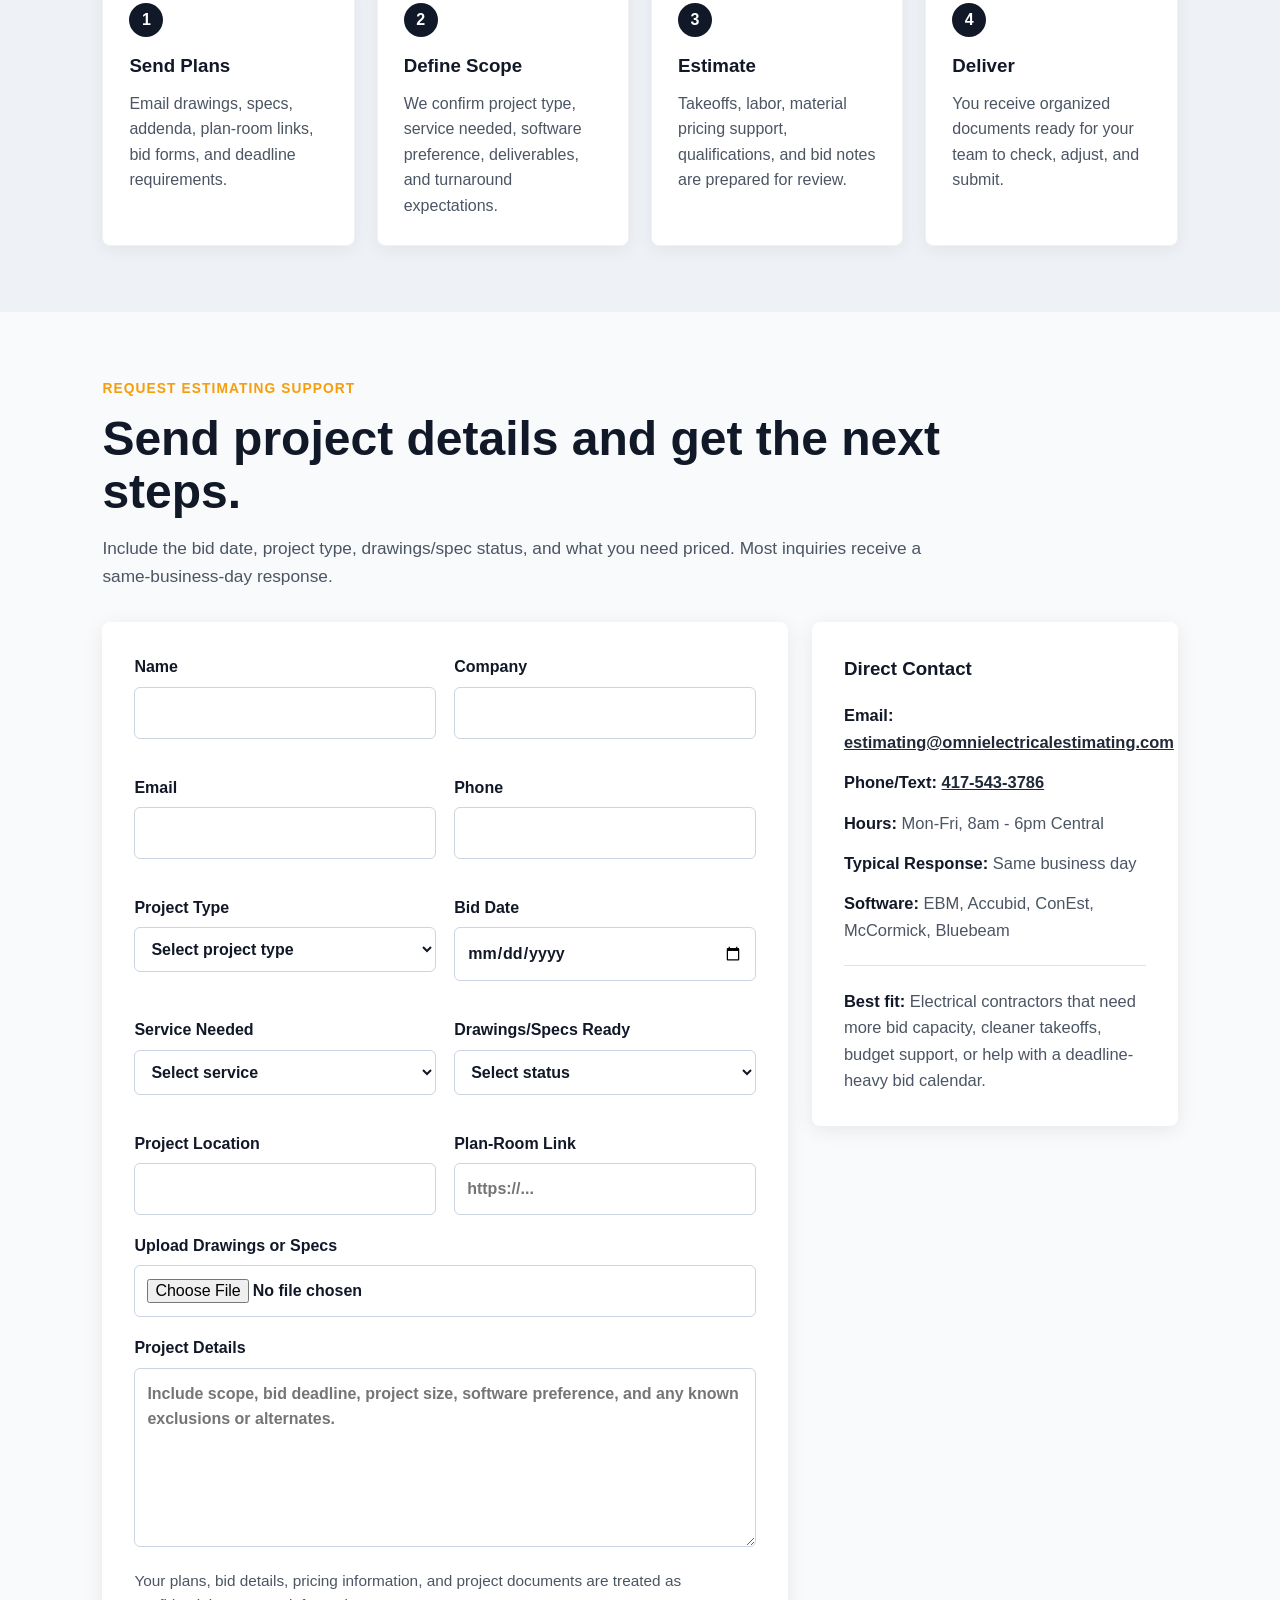
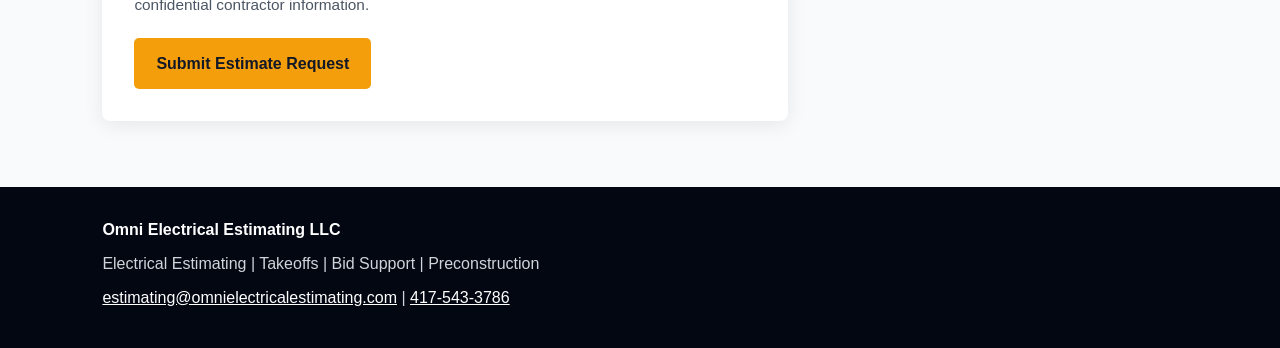
==== commit ddf22550: "Improve conversion focused website content" ====
--- a/index.html
+++ b/index.html
@@ -3,403 +3,321 @@
 <head>
   <meta charset="UTF-8" />
   <meta name="viewport" content="width=device-width, initial-scale=1.0" />
-  <title>Omni Electrical Estimating LLC</title>
-  <meta name="description" content="Electrical estimating, takeoffs, bid support, budget pricing, and preconstruction support." />
+  <title>Electrical Estimating Services for Contractors | Omni Electrical Estimating</title>
+  <meta name="description" content="Outsourced electrical estimating, takeoffs, bid support, budget pricing, and change order pricing for electrical contractors nationwide." />
   <link rel="stylesheet" href="style.css" />
-
-  <style>
-    :root {
-      --dark: #111827;
-      --dark2: #1f2937;
-      --light: #f9fafb;
-      --white: #ffffff;
-      --gray: #4b5563;
-      --accent: #f59e0b;
-    }
-
-    * {
-      box-sizing: border-box;
-      margin: 0;
-      padding: 0;
-    }
-
-    body {
-      font-family: Arial, sans-serif;
-      background: var(--light);
-      color: var(--dark);
-      line-height: 1.6;
-    }
-
-    header {
-      background: var(--dark);
-      color: var(--white);
-      padding: 22px 8%;
-      display: flex;
-      justify-content: space-between;
-      align-items: center;
-      flex-wrap: wrap;
-    }
-
-    .logo {
-  display: flex;
-  flex-direction: column;
-  line-height: 1.05;
-}
-
-.logo-main {
-  font-size: 1.7rem;
-  font-weight: 800;
-  letter-spacing: 2px;
-  color: var(--accent);
-}
-
-.logo-sub {
-  font-size: .9rem;
-  color: var(--white);
-  letter-spacing: .8px;
-}
-
-    nav a {
-      color: var(--white);
-      text-decoration: none;
-      margin-left: 18px;
-      font-size: .95rem;
-    }
-
-    .hero {
-      background: linear-gradient(135deg, #111827, #1f2937);
-      color: var(--white);
-      padding: 95px 8%;
-    }
-
-    .hero h1 {
-      font-size: clamp(2.2rem, 5vw, 4rem);
-      max-width: 900px;
-      line-height: 1.1;
-      margin-bottom: 20px;
-    }
-
-    .hero p {
-      font-size: 1.2rem;
-      max-width: 760px;
-      color: #e5e7eb;
-      margin-bottom: 28px;
-    }
-
-    .button {
-      display: inline-block;
-      background: var(--accent);
-      color: var(--dark);
-      padding: 14px 24px;
-      border-radius: 6px;
-      text-decoration: none;
-      font-weight: bold;
-      margin-right: 10px;
-      margin-top: 8px;
-    }
-
-    .button.secondary {
-      background: transparent;
-      color: var(--white);
-      border: 1px solid var(--white);
-    }
-
-    section {
-      padding: 70px 8%;
-    }
-
-    .section-title {
-      font-size: 2rem;
-      margin-bottom: 16px;
-    }
-
-    .intro {
-      max-width: 850px;
-      font-size: 1.08rem;
-      color: var(--gray);
-      margin-bottom: 34px;
-    }
-
-    .cards {
-      display: grid;
-      grid-template-columns: repeat(auto-fit, minmax(240px, 1fr));
-      gap: 22px;
-    }
-
-    .card {
-      background: var(--white);
-      padding: 28px;
-      border-radius: 10px;
-      box-shadow: 0 4px 20px rgba(0,0,0,.06);
-    }
-
-    .card h3 {
-      margin-bottom: 10px;
-    }
-
-    .dark-section {
-      background: var(--dark2);
-      color: var(--white);
-    }
-
-    .dark-section .intro,
-    .dark-section p {
-      color: #d1d5db;
-    }
-
-    .highlight {
-      color: var(--accent);
-      font-weight: bold;
-    }
-
-    footer {
-      background: #030712;
-      color: #d1d5db;
-      padding: 30px 8%;
-    }
-
-    footer strong {
-      color: var(--white);
-    }
-
-    @media (max-width: 700px) {
-      nav {
-        margin-top: 12px;
-      }
-
-      nav a {
-        display: inline-block;
-        margin: 8px 12px 0 0;
-      }
-    }
-  </style>
 </head>
 
 <body>
   <header>
-    <div class="logo">
-  <span class="logo-main">OMNI</span>
-  <span class="logo-sub">Electrical Estimating</span>
-</div>
-    <nav>
-  <a href="index.html">Home</a>
-  <a href="about.html">About</a>
-  <a href="services.html">Services</a>
-  <a href="software.html">Software</a>
-  <a href="careers.html">Careers</a>
-  <a href="blog.html">Blog</a>
-</nav>
+    <a class="logo" href="index.html" aria-label="Omni Electrical Estimating home">
+      <span class="logo-main">OMNI</span>
+      <span class="logo-sub">Electrical Estimating</span>
+    </a>
+
+    <nav aria-label="Primary navigation">
+      <a href="index.html">Home</a>
+      <a href="services.html">Services</a>
+      <a href="software.html">Software</a>
+      <a href="about.html">About</a>
+      <a href="blog.html">Insights</a>
+      <a class="nav-cta" href="#contact">Request Estimate</a>
+    </nav>
   </header>
 
-  <section class="hero">
-  <div style="
-margin:30px auto;
-max-width:700px;
-background:#1f2937;
-padding:20px 25px;
-border-left:4px solid #f59e0b;
-border-radius:8px;
-color:#f3f4f6;
-font-size:1.05rem;
-line-height:1.8;
-box-shadow:0 4px 12px rgba(0,0,0,.25);
-">
-✓ 20+ Years Electrical Construction Experience<br>
-✓ Commercial, Residential & Industrial Projects<br>
-✓ Electrical Bid Manager (EBM)<br>
-✓ Contractor • Foreman • Estimator • Project Manager
-</div>
-    <h1>Commercial Electrical Estimating & Preconstruction Support</h1>
-    <p>
-      Accurate electrical takeoffs, bid estimates, budget pricing, and change order support backed by real-world electrical construction experience.
-    </p>
-    <a class="button" href="#contact">
-Request an Estimate
-</a>
-
-<a class="button secondary" href="#services">
-View Services
-</a>
-  </section>
-
-  <section id="services">
-    <h2 class="section-title">Estimating Services</h2>
-    <p class="intro">
-      Omni Electrical Estimating helps electrical contractors prepare cleaner bids, organize project pricing, and reduce the workload of maintaining full-time estimating support.
-    </p>
-
-    <div class="cards">
-      <div class="card">
-        <h3>Electrical Takeoffs</h3>
-        <p>Lighting, devices, panels, feeders, branch circuits, raceway, wire, gear, and major electrical systems.</p>
-      </div>
-
-      <div class="card">
-        <h3>Commercial Bid Estimates</h3>
-        <p>Complete bid support for commercial, tenant improvement, mixed-use, and light industrial electrical projects.</p>
-      </div>
-
-      <div class="card">
-        <h3>Budget Pricing</h3>
-        <p>Early-stage pricing support for contractors, owners, and design-build teams.</p>
-      </div>
-
-      <div class="card">
-        <h3>Change Orders</h3>
-        <p>Pricing support for added scope, revisions, RFIs, ASIs, and field changes.</p>
-      </div>
-
-      <div class="card">
-        <h3>Bid Review</h3>
-        <p>Scope review, clarifications, exclusions, alternates, and bid organization.</p>
-      </div>
-
-      <div class="card">
-        <h3>Preconstruction Support</h3>
-        <p>Practical support to help contractors identify risk, improve accuracy, and prepare stronger bids.</p>
-      </div>
-    </div>
-  </section>
-
-  <section class="dark-section" id="about">
-    <h2 class="section-title">Field-Based Estimating</h2>
-    <p class="intro">
-      Omni Electrical Estimating was founded by William Seitz, an electrical contractor, foreman, project manager, and estimator with experience across commercial, industrial, mixed-use, tenant improvement, and residential electrical construction.
-    </p>
-    <p class="intro">
-      With experience in estimating, project management, procurement, scheduling, field operations, Electrical Bid Manager, and bid preparation, Omni Electrical Estimating provides practical estimating support grounded in real construction knowledge.
-    </p>
-    <p class="intro">
-      Our mission is simple: <span class="highlight">help electrical contractors bid smarter, improve estimating accuracy, and reduce estimating overhead.</span>
-    </p>
-  </section>
-
-  <section id="process">
-    <h2 class="section-title">Simple Process</h2>
-    <p class="intro">
-      Send the drawings, specs, bid date, and scope. We review the project and provide organized estimating support.
-    </p>
-
-    <div class="cards">
-      <div class="card">
-        <h3>1. Send Plans</h3>
-        <p>Email drawings, specs, addenda, and project notes.</p>
-      </div>
-
-      <div class="card">
-        <h3>2. Scope Review</h3>
-        <p>We review the documents and clarify what estimating support is needed.</p>
-      </div>
-
-      <div class="card">
-        <h3>3. Estimate</h3>
-        <p>Takeoffs, labor, material pricing, clarifications, and bid support are prepared.</p>
-      </div>
-
-      <div class="card">
-        <h3>4. Deliver</h3>
-        <p>You receive organized estimating documents ready to review, adjust, and submit.</p>
-      </div>
-    </div>
-  </section>
-
-  <section id="contact">
-    <h2 class="section-title">Request an Estimate</h2>
-    <p class="intro">
-      Send the project details, bid timing, and estimating support needed. We will review your request and follow up with next steps.
-    </p>
-
-    <div class="contact-layout">
-      <form class="contact-form" action="https://formsubmit.co/estimating@omnielectricalestimating.com" method="POST">
-        <input type="hidden" name="_subject" value="New estimate request from Omni Electrical Estimating website" />
-        <input type="hidden" name="_next" value="https://omnielectricalestimating.com/thankyou.html" />
-        <input type="hidden" name="_captcha" value="false" />
-
-        <div class="form-grid">
+  <main>
+    <section class="hero">
+      <div class="hero-content">
+        <p class="eyebrow">Nationwide electrical estimating support</p>
+        <h1>Bid more electrical work without adding full-time estimating overhead.</h1>
+        <p>
+          Omni Electrical Estimating helps contractors handle takeoffs, bid estimates, budget pricing, and change order support with field-based electrical construction experience.
+        </p>
+        <div class="button-row">
+          <a class="button" href="#contact">Send Plans for Review</a>
+          <a class="button secondary" href="tel:+14175433786">Call 417-543-3786</a>
+        </div>
+      </div>
+
+      <aside class="hero-proof" aria-label="Trust indicators">
+        <strong>Built for contractor bid deadlines</strong>
+        <ul>
+          <li>20+ years electrical construction experience</li>
+          <li>Commercial, industrial, TI, design-build, and residential support</li>
+          <li>Contractor, foreman, estimator, and project manager background</li>
+          <li>EBM, Accubid, ConEst, McCormick, and Bluebeam workflows</li>
+          <li>Same-business-day response on new requests</li>
+        </ul>
+      </aside>
+    </section>
+
+    <section class="trust-strip" aria-label="Contractor trust indicators">
+      <div>
+        <strong>Confidential Plan Review</strong>
+        <span>Drawings, pricing, bid lists, and project details are handled as private contractor information.</span>
+      </div>
+      <div>
+        <strong>Field-Aware Estimates</strong>
+        <span>Scope is reviewed with constructability, labor, exclusions, and real jobsite risk in mind.</span>
+      </div>
+      <div>
+        <strong>Flexible Workflow</strong>
+        <span>Use your preferred software, labor units, pricing structure, and proposal format.</span>
+      </div>
+    </section>
+
+    <section id="services">
+      <div class="section-heading">
+        <p class="eyebrow">Estimating services</p>
+        <h2 class="section-title">Support for the work contractors actually need to get priced.</h2>
+        <p class="intro">
+          Use Omni as overflow estimating capacity, a bid deadline partner, or a consistent preconstruction resource when your internal team is already loaded.
+        </p>
+      </div>
+
+      <div class="cards">
+        <div class="card">
+          <h3>Electrical Takeoffs</h3>
+          <p>Lighting, devices, panels, feeders, branch circuits, raceway, wire, gear, site electrical, and major electrical systems.</p>
+        </div>
+
+        <div class="card">
+          <h3>Complete Bid Estimates</h3>
+          <p>Labor, material, equipment, scope notes, exclusions, alternates, qualifications, and proposal support for commercial bids.</p>
+        </div>
+
+        <div class="card">
+          <h3>Budget Pricing</h3>
+          <p>Early pricing for design-build teams, owners, developers, and contractors who need direction before final drawings.</p>
+        </div>
+
+        <div class="card">
+          <h3>Change Order Pricing</h3>
+          <p>Support for RFIs, ASIs, addenda, field revisions, owner changes, and added scope that needs clean backup.</p>
+        </div>
+
+        <div class="card">
+          <h3>Bid Review</h3>
+          <p>Scope review, clarifications, exclusions, alternates, fixture notes, gear assumptions, and risk items before submission.</p>
+        </div>
+
+        <div class="card">
+          <h3>Overflow Estimating</h3>
+          <p>Scalable help when your bid calendar is full and you need more opportunities priced without hiring another estimator.</p>
+        </div>
+      </div>
+    </section>
+
+    <section class="dark-section">
+      <div class="section-heading">
+        <p class="eyebrow">Why contractors call Omni</p>
+        <h2 class="section-title">Generic takeoff counts are not enough when a bid is on the line.</h2>
+        <p class="intro">
+          Contractors need an estimating partner who understands drawings, specs, labor, scope gaps, field conditions, and how proposals are judged by GCs and owners.
+        </p>
+      </div>
+
+      <div class="proof-grid">
+        <div>
+          <span class="metric">20+</span>
+          <strong>Years in electrical construction</strong>
+          <p>Experience across field supervision, project management, estimating, and contractor operations.</p>
+        </div>
+        <div>
+          <span class="metric">5</span>
+          <strong>Major software workflows</strong>
+          <p>Support for EBM, Accubid, ConEst, McCormick, Bluebeam, and contractor-specific formats.</p>
+        </div>
+        <div>
+          <span class="metric">1</span>
+          <strong>Clear bid support path</strong>
+          <p>Send plans, define scope, review deadlines, receive organized estimating documents.</p>
+        </div>
+      </div>
+    </section>
+
+    <section id="deliverables">
+      <div class="section-heading">
+        <p class="eyebrow">What you receive</p>
+        <h2 class="section-title">Organized estimating support your team can review and submit.</h2>
+      </div>
+
+      <div class="split">
+        <div>
+          <ul class="check-list">
+            <li>Electrical quantity takeoffs by system or drawing area</li>
+            <li>Labor and material estimate support</li>
+            <li>Clarifications, exclusions, and scope notes</li>
+            <li>Fixture, gear, feeder, branch, and raceway review</li>
+            <li>Bid review notes for risk items and missing information</li>
+            <li>Proposal support using your preferred format when available</li>
+          </ul>
+        </div>
+        <aside class="callout">
+          <strong>Need a bid turned around quickly?</strong>
+          <p>Send the plans, specs, addenda, bid date, and scope needed. We will review the request and confirm the next available estimating window.</p>
+          <a class="button" href="#contact">Check Availability</a>
+        </aside>
+      </div>
+    </section>
+
+    <section id="process" class="muted-section">
+      <div class="section-heading">
+        <p class="eyebrow">Simple process</p>
+        <h2 class="section-title">Built around contractor deadlines.</h2>
+      </div>
+
+      <div class="cards process-cards">
+        <div class="card">
+          <span class="step">1</span>
+          <h3>Send Plans</h3>
+          <p>Email drawings, specs, addenda, plan-room links, bid forms, and deadline requirements.</p>
+        </div>
+
+        <div class="card">
+          <span class="step">2</span>
+          <h3>Define Scope</h3>
+          <p>We confirm project type, service needed, software preference, deliverables, and turnaround expectations.</p>
+        </div>
+
+        <div class="card">
+          <span class="step">3</span>
+          <h3>Estimate</h3>
+          <p>Takeoffs, labor, material pricing support, qualifications, and bid notes are prepared for review.</p>
+        </div>
+
+        <div class="card">
+          <span class="step">4</span>
+          <h3>Deliver</h3>
+          <p>You receive organized documents ready for your team to check, adjust, and submit.</p>
+        </div>
+      </div>
+    </section>
+
+    <section id="contact">
+      <div class="section-heading">
+        <p class="eyebrow">Request estimating support</p>
+        <h2 class="section-title">Send project details and get the next steps.</h2>
+        <p class="intro">
+          Include the bid date, project type, drawings/spec status, and what you need priced. Most inquiries receive a same-business-day response.
+        </p>
+      </div>
+
+      <div class="contact-layout">
+        <form class="contact-form" action="https://formsubmit.co/estimating@omnielectricalestimating.com" method="POST" enctype="multipart/form-data">
+          <input type="hidden" name="_subject" value="New estimate request from Omni Electrical Estimating website" />
+          <input type="hidden" name="_next" value="https://omnielectricalestimating.com/thankyou.html" />
+          <input type="hidden" name="_captcha" value="false" />
+
+          <div class="form-grid">
+            <label>
+              Name
+              <input type="text" name="name" autocomplete="name" required />
+            </label>
+
+            <label>
+              Company
+              <input type="text" name="company" autocomplete="organization" required />
+            </label>
+
+            <label>
+              Email
+              <input type="email" name="email" autocomplete="email" required />
+            </label>
+
+            <label>
+              Phone
+              <input type="tel" name="phone" autocomplete="tel" />
+            </label>
+
+            <label>
+              Project Type
+              <select name="project_type" required>
+                <option value="">Select project type</option>
+                <option>Commercial</option>
+                <option>Industrial</option>
+                <option>Tenant Improvement</option>
+                <option>Design-Build</option>
+                <option>Residential</option>
+                <option>Service / Small Projects</option>
+                <option>Other</option>
+              </select>
+            </label>
+
+            <label>
+              Bid Date
+              <input type="date" name="bid_date" />
+            </label>
+
+            <label>
+              Service Needed
+              <select name="service_needed" required>
+                <option value="">Select service</option>
+                <option>Electrical Takeoff</option>
+                <option>Complete Bid Estimate</option>
+                <option>Budget Pricing</option>
+                <option>Change Order Pricing</option>
+                <option>Bid Review</option>
+                <option>Overflow Estimating</option>
+                <option>Preconstruction Support</option>
+              </select>
+            </label>
+
+            <label>
+              Drawings/Specs Ready
+              <select name="drawings_specs_ready" required>
+                <option value="">Select status</option>
+                <option>Yes</option>
+                <option>No</option>
+                <option>In progress</option>
+                <option>Plan-room link available</option>
+              </select>
+            </label>
+
+            <label>
+              Project Location
+              <input type="text" name="project_location" autocomplete="address-level2" />
+            </label>
+
+            <label>
+              Plan-Room Link
+              <input type="url" name="plan_room_link" placeholder="https://..." />
+            </label>
+          </div>
+
           <label>
-            Name
-            <input type="text" name="name" autocomplete="name" required />
+            Upload Drawings or Specs
+            <input type="file" name="attachment" />
           </label>
 
           <label>
-            Company
-            <input type="text" name="company" autocomplete="organization" />
+            Project Details
+            <textarea name="project_details" rows="6" placeholder="Include scope, bid deadline, project size, software preference, and any known exclusions or alternates." required></textarea>
           </label>
 
-          <label>
-            Email
-            <input type="email" name="email" autocomplete="email" required />
-          </label>
-
-          <label>
-            Phone
-            <input type="tel" name="phone" autocomplete="tel" />
-          </label>
-
-          <label>
-            Project Type
-            <select name="project_type" required>
-              <option value="">Select project type</option>
-              <option>Commercial</option>
-              <option>Industrial</option>
-              <option>Tenant Improvement</option>
-              <option>Design-Build</option>
-              <option>Residential</option>
-              <option>Other</option>
-            </select>
-          </label>
-
-          <label>
-            Bid Date
-            <input type="date" name="bid_date" />
-          </label>
-
-          <label>
-            Service Needed
-            <select name="service_needed" required>
-              <option value="">Select service</option>
-              <option>Electrical Takeoff</option>
-              <option>Complete Bid Estimate</option>
-              <option>Budget Pricing</option>
-              <option>Change Order Pricing</option>
-              <option>Bid Review</option>
-              <option>Preconstruction Support</option>
-            </select>
-          </label>
-
-          <label>
-            Drawings/Specs Ready
-            <select name="drawings_specs_ready" required>
-              <option value="">Select status</option>
-              <option>Yes</option>
-              <option>No</option>
-              <option>In progress</option>
-            </select>
-          </label>
-        </div>
-
-        <label>
-          Project Details
-          <textarea name="project_details" rows="6" required></textarea>
-        </label>
-
-        <button class="button form-button" type="submit">Submit Request</button>
-      </form>
-
-      <aside class="contact-box" aria-label="Contact information">
-        <p><strong>Email:</strong> <a href="mailto:estimating@omnielectricalestimating.com">estimating@omnielectricalestimating.com</a></p>
-        <p><strong>Phone/Text:</strong> <a href="tel:+14175433786">417-543-3786</a></p>
-        <p><strong>Hours:</strong> Mon-Fri, 8am - 6pm Central</p>
-        <p><strong>Typical Response Time:</strong> Same Business Day</p>
-        <p><strong>Software Supported:</strong> EBM, Accubid, ConEst, McCormick &amp; Bluebeam</p>
-      </aside>
-    </div>
-  </section>
+          <p class="form-note">Your plans, bid details, pricing information, and project documents are treated as confidential contractor information.</p>
+
+          <button class="button form-button" type="submit">Submit Estimate Request</button>
+        </form>
+
+        <aside class="contact-box" aria-label="Contact information">
+          <h3>Direct Contact</h3>
+          <p><strong>Email:</strong> <a href="mailto:estimating@omnielectricalestimating.com">estimating@omnielectricalestimating.com</a></p>
+          <p><strong>Phone/Text:</strong> <a href="tel:+14175433786">417-543-3786</a></p>
+          <p><strong>Hours:</strong> Mon-Fri, 8am - 6pm Central</p>
+          <p><strong>Typical Response:</strong> Same business day</p>
+          <p><strong>Software:</strong> EBM, Accubid, ConEst, McCormick, Bluebeam</p>
+          <hr />
+          <p><strong>Best fit:</strong> Electrical contractors that need more bid capacity, cleaner takeoffs, budget support, or help with a deadline-heavy bid calendar.</p>
+        </aside>
+      </div>
+    </section>
+  </main>
 
   <footer>
     <p><strong>Omni Electrical Estimating LLC</strong></p>
     <p>Electrical Estimating | Takeoffs | Bid Support | Preconstruction</p>
-    <p>estimating@omnielectricalestimating.com | 417-543-3786</p>
+    <p><a href="mailto:estimating@omnielectricalestimating.com">estimating@omnielectricalestimating.com</a> | <a href="tel:+14175433786">417-543-3786</a></p>
   </footer>
 </body>
 </html>
--- a/style.css
+++ b/style.css
@@ -1,10 +1,17 @@
 :root {
   --dark: #111827;
   --dark2: #1f2937;
-  --light: #f9fafb;
+  --light: #f8fafc;
   --white: #ffffff;
   --gray: #4b5563;
+  --line: #dbe3ee;
   --accent: #f59e0b;
+  --accent-dark: #b45309;
+  --green: #0f766e;
+}
+
+* {
+  box-sizing: border-box;
 }
 
 body {
@@ -15,95 +22,346 @@
   line-height: 1.6;
 }
 
+a {
+  color: inherit;
+}
+
 header {
   background: var(--dark);
   color: var(--white);
-  padding: 24px 8%;
+  padding: 18px 8%;
+  display: flex;
+  justify-content: space-between;
+  align-items: center;
+  gap: 24px;
+  flex-wrap: wrap;
 }
 
 .logo {
-  font-size: 1.4rem;
-  font-weight: bold;
+  display: flex;
+  flex-direction: column;
+  line-height: 1.05;
+  text-decoration: none;
+}
+
+.logo-main {
+  color: var(--accent);
+  font-size: 1.75rem;
+  font-weight: 800;
+  letter-spacing: 2px;
+}
+
+.logo-sub {
+  color: var(--white);
+  font-size: .9rem;
+  letter-spacing: .8px;
 }
 
 nav {
-  margin-top: 12px;
+  display: flex;
+  align-items: center;
+  gap: 18px;
+  flex-wrap: wrap;
 }
 
 nav a {
   color: var(--white);
   text-decoration: none;
-  margin-right: 18px;
-  font-weight: bold;
+  font-size: .95rem;
+  font-weight: 700;
+}
+
+.nav-cta {
+  background: var(--accent);
+  color: var(--dark);
+  padding: 9px 14px;
+  border-radius: 5px;
+}
+
+main {
+  width: 100%;
+}
+
+section,
+main > h1,
+main > h2,
+main > p,
+main > ul {
+  padding-left: 8%;
+  padding-right: 8%;
+}
+
+main > h1:first-child {
+  padding-top: 50px;
+}
+
+main > p,
+main > ul {
+  max-width: 1100px;
 }
 
 .hero {
-  background: var(--dark2);
-  color: var(--white);
-  padding: 80px 8%;
+  background: linear-gradient(135deg, #111827 0%, #1f2937 72%, #374151 100%);
+  color: var(--white);
+  padding: 86px 8%;
+  display: grid;
+  grid-template-columns: minmax(0, 1.35fr) minmax(280px, .8fr);
+  gap: 42px;
+  align-items: center;
 }
 
 .hero h1 {
-  font-size: 3rem;
   max-width: 900px;
+  margin: 0 0 20px;
+  font-size: clamp(2.25rem, 5vw, 4.35rem);
+  line-height: 1.05;
 }
 
 .hero p {
-  font-size: 1.2rem;
-  max-width: 800px;
-}
-
-section {
-  padding: 50px 8%;
-}
-
-.card {
-  background: var(--white);
-  padding: 24px;
-  margin: 18px 0;
-  border-radius: 8px;
-  box-shadow: 0 3px 12px rgba(0,0,0,0.08);
-}
-
-.button {
-  display: inline-block;
-  background: var(--accent);
-  color: var(--dark);
-  padding: 12px 20px;
-  border-radius: 5px;
-  text-decoration: none;
-  font-weight: bold;
-}
-
-footer {
-  background: #030712;
-  color: var(--white);
-  padding: 30px 8%;
-  margin-top: 40px;
-}
-
-main {
-  padding: 50px 8%;
-  max-width: 1100px;
-}
-
-h1, h2, h3 {
-  line-height: 1.2;
-}
-
-.contact-layout {
-  display: grid;
-  grid-template-columns: minmax(0, 1.5fr) minmax(260px, .8fr);
-  gap: 24px;
-  align-items: start;
-}
-
+  max-width: 790px;
+  margin: 0 0 28px;
+  color: #e5e7eb;
+  font-size: 1.22rem;
+}
+
+.eyebrow {
+  margin: 0 0 12px;
+  color: var(--accent);
+  font-size: .86rem;
+  font-weight: 800;
+  letter-spacing: .08em;
+  text-transform: uppercase;
+}
+
+.hero-proof,
+.callout,
 .contact-form,
 .contact-box,
 .thankyou-page {
   background: var(--white);
-  border-radius: 10px;
-  box-shadow: 0 4px 20px rgba(0,0,0,.06);
+  border-radius: 8px;
+  box-shadow: 0 4px 20px rgba(0,0,0,.08);
+}
+
+.hero-proof {
+  color: var(--dark);
+  padding: 28px;
+  border-top: 5px solid var(--accent);
+}
+
+.hero-proof strong {
+  display: block;
+  margin-bottom: 14px;
+  font-size: 1.2rem;
+}
+
+.hero-proof ul,
+.check-list {
+  list-style: none;
+  margin: 0;
+  padding: 0;
+}
+
+.hero-proof li,
+.check-list li {
+  position: relative;
+  padding-left: 28px;
+  margin-bottom: 12px;
+  color: var(--gray);
+}
+
+.hero-proof li::before,
+.check-list li::before {
+  content: "";
+  position: absolute;
+  left: 2px;
+  top: .42em;
+  width: 8px;
+  height: 14px;
+  border-right: 3px solid var(--green);
+  border-bottom: 3px solid var(--green);
+  transform: rotate(40deg);
+}
+
+.hero-content:only-child {
+  grid-column: 1 / -1;
+  max-width: 960px;
+}
+
+.button-row {
+  display: flex;
+  gap: 12px;
+  flex-wrap: wrap;
+}
+
+.button {
+  display: inline-block;
+  background: var(--accent);
+  color: var(--dark);
+  padding: 13px 22px;
+  border: 0;
+  border-radius: 5px;
+  text-decoration: none;
+  font: inherit;
+  font-weight: 800;
+  cursor: pointer;
+}
+
+.button.secondary {
+  background: transparent;
+  color: var(--white);
+  border: 1px solid rgba(255,255,255,.72);
+}
+
+.trust-strip {
+  display: grid;
+  grid-template-columns: repeat(3, minmax(0, 1fr));
+  gap: 1px;
+  padding: 0 8%;
+  background: var(--line);
+}
+
+.trust-strip div {
+  background: var(--white);
+  padding: 24px;
+}
+
+.trust-strip strong,
+.trust-strip span {
+  display: block;
+}
+
+.trust-strip span {
+  color: var(--gray);
+  margin-top: 6px;
+}
+
+section {
+  padding-top: 66px;
+  padding-bottom: 66px;
+}
+
+.section-heading {
+  max-width: 920px;
+  margin-bottom: 32px;
+}
+
+.section-title {
+  margin: 0 0 16px;
+  font-size: clamp(2rem, 4vw, 3rem);
+  line-height: 1.12;
+}
+
+.intro {
+  max-width: 850px;
+  margin: 0;
+  color: var(--gray);
+  font-size: 1.08rem;
+}
+
+.cards {
+  display: grid;
+  grid-template-columns: repeat(auto-fit, minmax(240px, 1fr));
+  gap: 22px;
+}
+
+.card {
+  background: var(--white);
+  padding: 26px;
+  border: 1px solid rgba(17,24,39,.06);
+  border-radius: 8px;
+  box-shadow: 0 4px 18px rgba(0,0,0,.06);
+}
+
+.card h3 {
+  margin: 0 0 10px;
+}
+
+.card p {
+  margin: 0;
+  color: var(--gray);
+}
+
+.dark-section {
+  background: var(--dark2);
+  color: var(--white);
+}
+
+.dark-section .intro,
+.dark-section p {
+  color: #d1d5db;
+}
+
+.proof-grid {
+  display: grid;
+  grid-template-columns: repeat(3, minmax(0, 1fr));
+  gap: 22px;
+}
+
+.proof-grid > div {
+  border: 1px solid rgba(255,255,255,.15);
+  border-radius: 8px;
+  padding: 26px;
+}
+
+.metric {
+  display: block;
+  margin-bottom: 12px;
+  color: var(--accent);
+  font-size: 3rem;
+  font-weight: 800;
+  line-height: 1;
+}
+
+.proof-grid strong {
+  display: block;
+  margin-bottom: 8px;
+  font-size: 1.05rem;
+}
+
+.split {
+  display: grid;
+  grid-template-columns: minmax(0, 1fr) minmax(280px, .65fr);
+  gap: 28px;
+  align-items: start;
+}
+
+.callout {
+  padding: 28px;
+  border-top: 5px solid var(--accent);
+}
+
+.callout strong {
+  display: block;
+  font-size: 1.25rem;
+}
+
+.callout p {
+  color: var(--gray);
+}
+
+.muted-section {
+  background: #eef2f7;
+}
+
+.step {
+  display: inline-flex;
+  align-items: center;
+  justify-content: center;
+  width: 34px;
+  height: 34px;
+  margin-bottom: 14px;
+  border-radius: 50%;
+  background: var(--dark);
+  color: var(--white);
+  font-weight: 800;
+}
+
+.contact-layout {
+  display: grid;
+  grid-template-columns: minmax(0, 1.5fr) minmax(280px, .8fr);
+  gap: 24px;
+  align-items: start;
 }
 
 .contact-form,
@@ -120,7 +378,7 @@
 .contact-form label {
   display: block;
   color: var(--dark);
-  font-weight: bold;
+  font-weight: 800;
   margin-bottom: 18px;
 }
 
@@ -129,7 +387,7 @@
 .contact-form textarea {
   width: 100%;
   margin-top: 7px;
-  border: 1px solid #d1d5db;
+  border: 1px solid #cbd5e1;
   border-radius: 6px;
   padding: 12px;
   font: inherit;
@@ -148,15 +406,24 @@
   resize: vertical;
 }
 
+.form-note {
+  margin: -4px 0 18px;
+  color: var(--gray);
+  font-size: .96rem;
+}
+
 .form-button {
-  border: 0;
-  cursor: pointer;
+  margin-top: 2px;
+}
+
+.contact-box h3 {
+  margin: 0 0 18px;
 }
 
 .contact-box p {
   margin: 0 0 14px;
   color: var(--gray);
-  font-size: 1.05rem;
+  font-size: 1.03rem;
 }
 
 .contact-box p:last-child {
@@ -170,7 +437,28 @@
 .contact-box a,
 .thankyou-page a {
   color: var(--dark2);
-  font-weight: bold;
+  font-weight: 800;
+}
+
+.contact-box hr {
+  margin: 22px 0;
+  border: 0;
+  border-top: 1px solid var(--line);
+}
+
+footer {
+  background: #030712;
+  color: #d1d5db;
+  padding: 30px 8%;
+}
+
+footer p {
+  margin: 0 0 8px;
+}
+
+footer strong,
+footer a {
+  color: var(--white);
 }
 
 .thankyou-page {
@@ -184,9 +472,62 @@
   font-size: 1.08rem;
 }
 
-@media (max-width: 800px) {
+@media (max-width: 900px) {
+  .hero,
+  .trust-strip,
+  .proof-grid,
+  .split,
   .contact-layout,
   .form-grid {
     grid-template-columns: 1fr;
   }
-}
+
+  header {
+    align-items: flex-start;
+  }
+
+  nav {
+    width: 100%;
+  }
+}
+
+@media (max-width: 620px) {
+  header,
+  .hero,
+  section,
+  .trust-strip,
+  footer,
+  main > h1,
+  main > h2,
+  main > p,
+  main > ul {
+    padding-left: 6%;
+    padding-right: 6%;
+  }
+
+  .hero {
+    padding-top: 58px;
+    padding-bottom: 58px;
+  }
+
+  nav {
+    gap: 12px;
+  }
+
+  .nav-cta {
+    width: 100%;
+    text-align: center;
+  }
+
+  .button-row .button {
+    width: 100%;
+    text-align: center;
+  }
+
+  .contact-form,
+  .contact-box,
+  .hero-proof,
+  .callout {
+    padding: 24px;
+  }
+}
